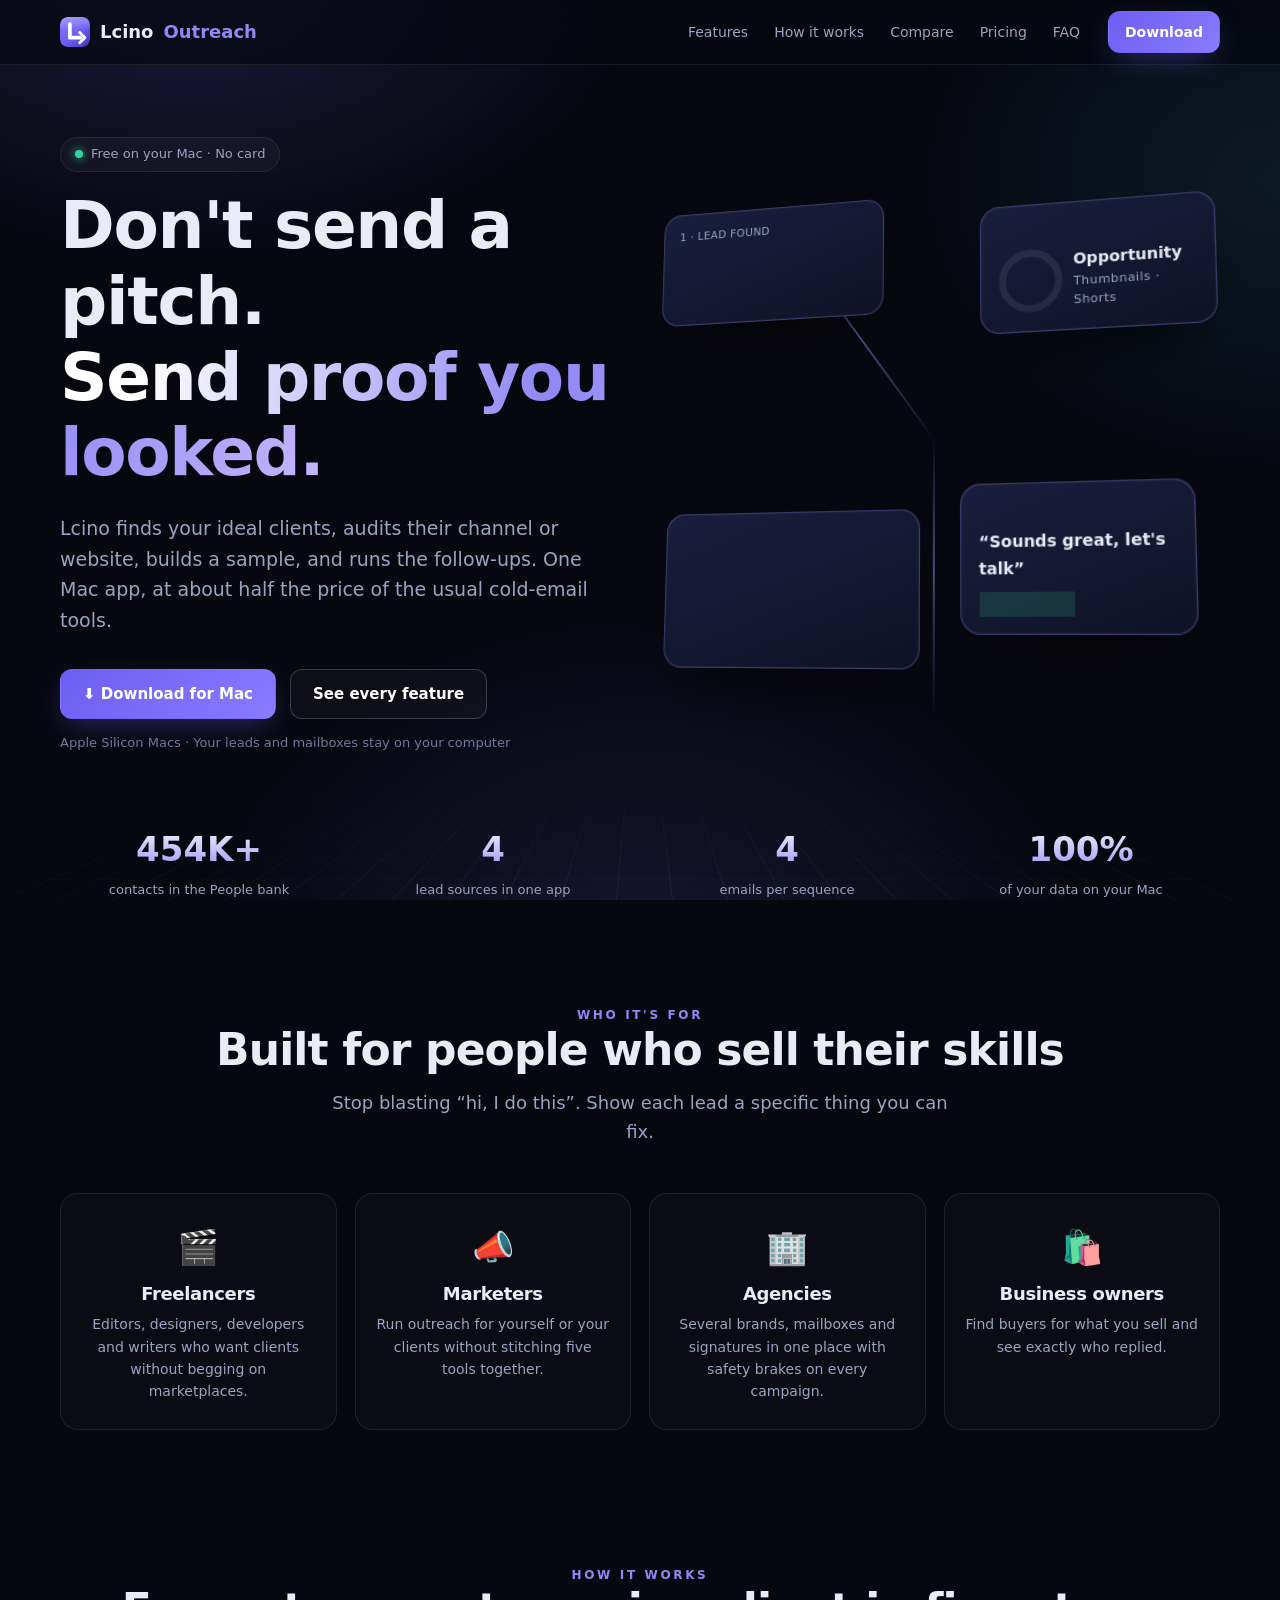
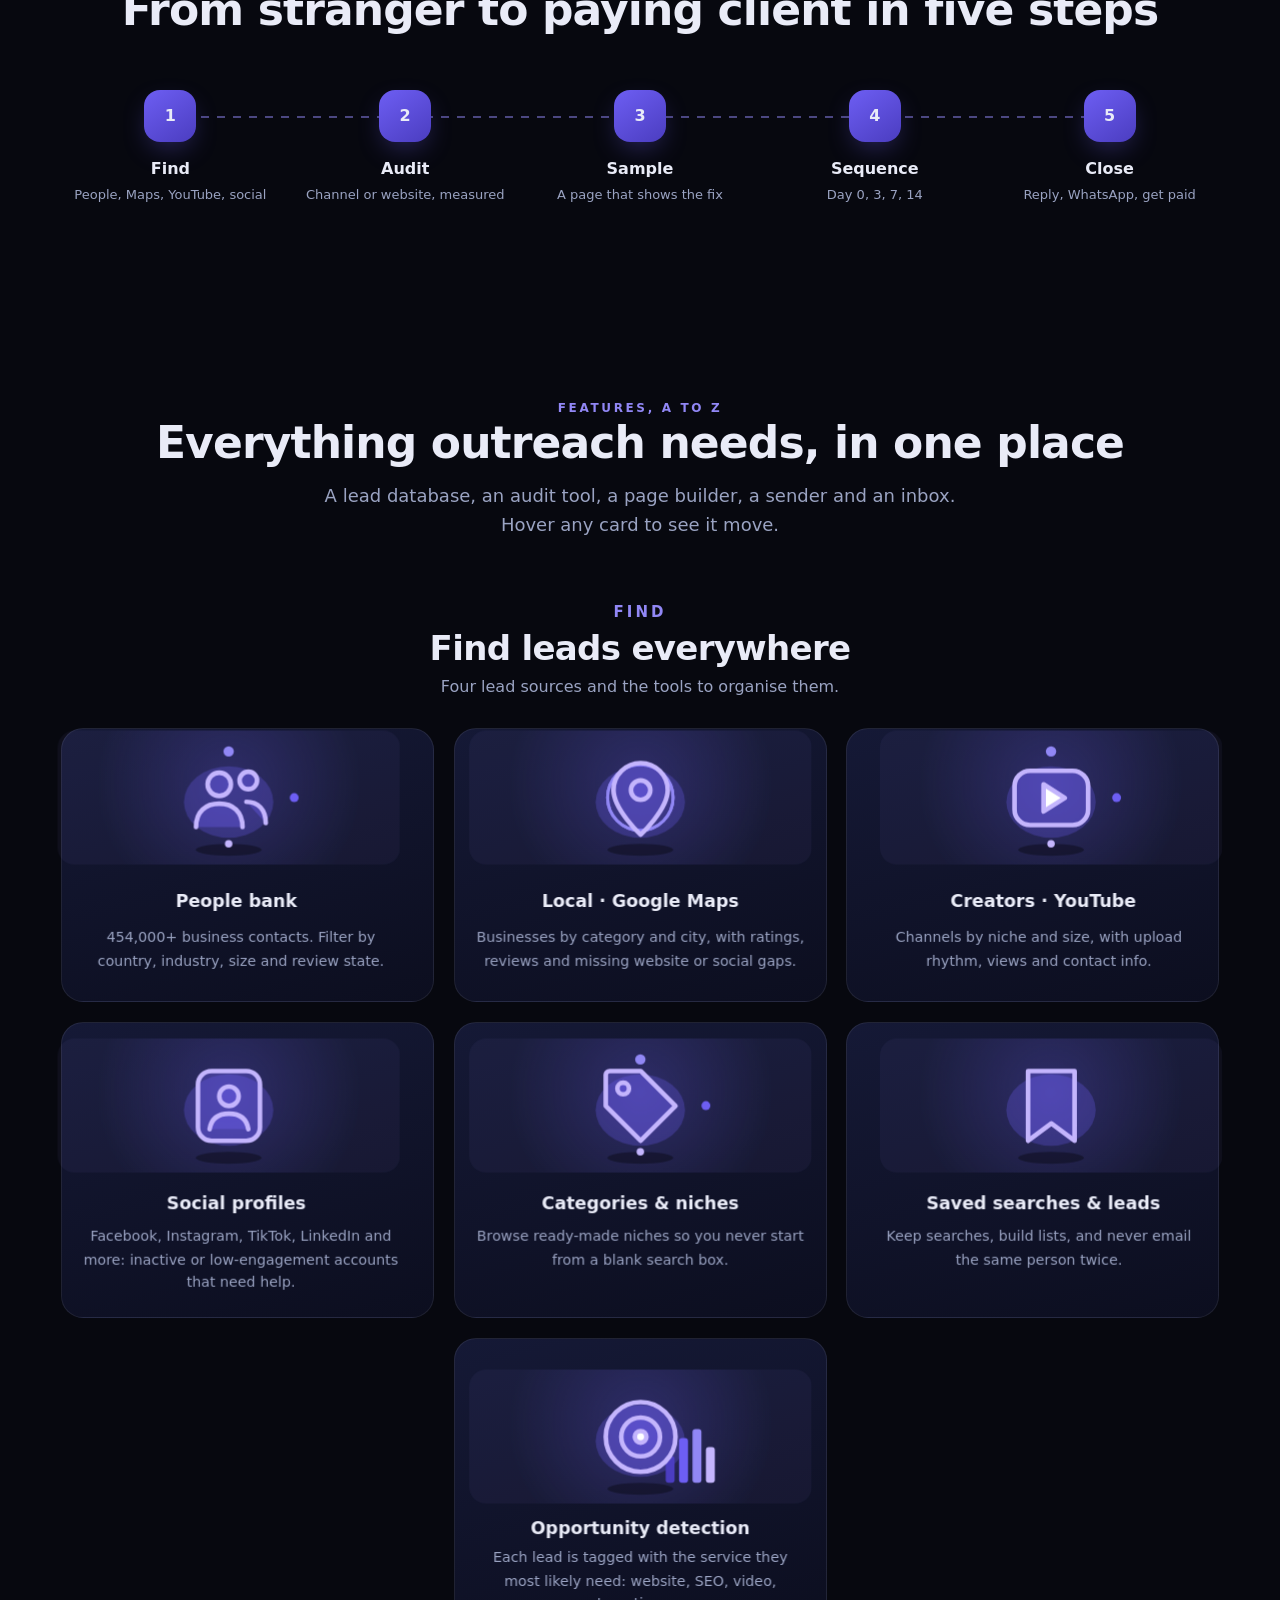
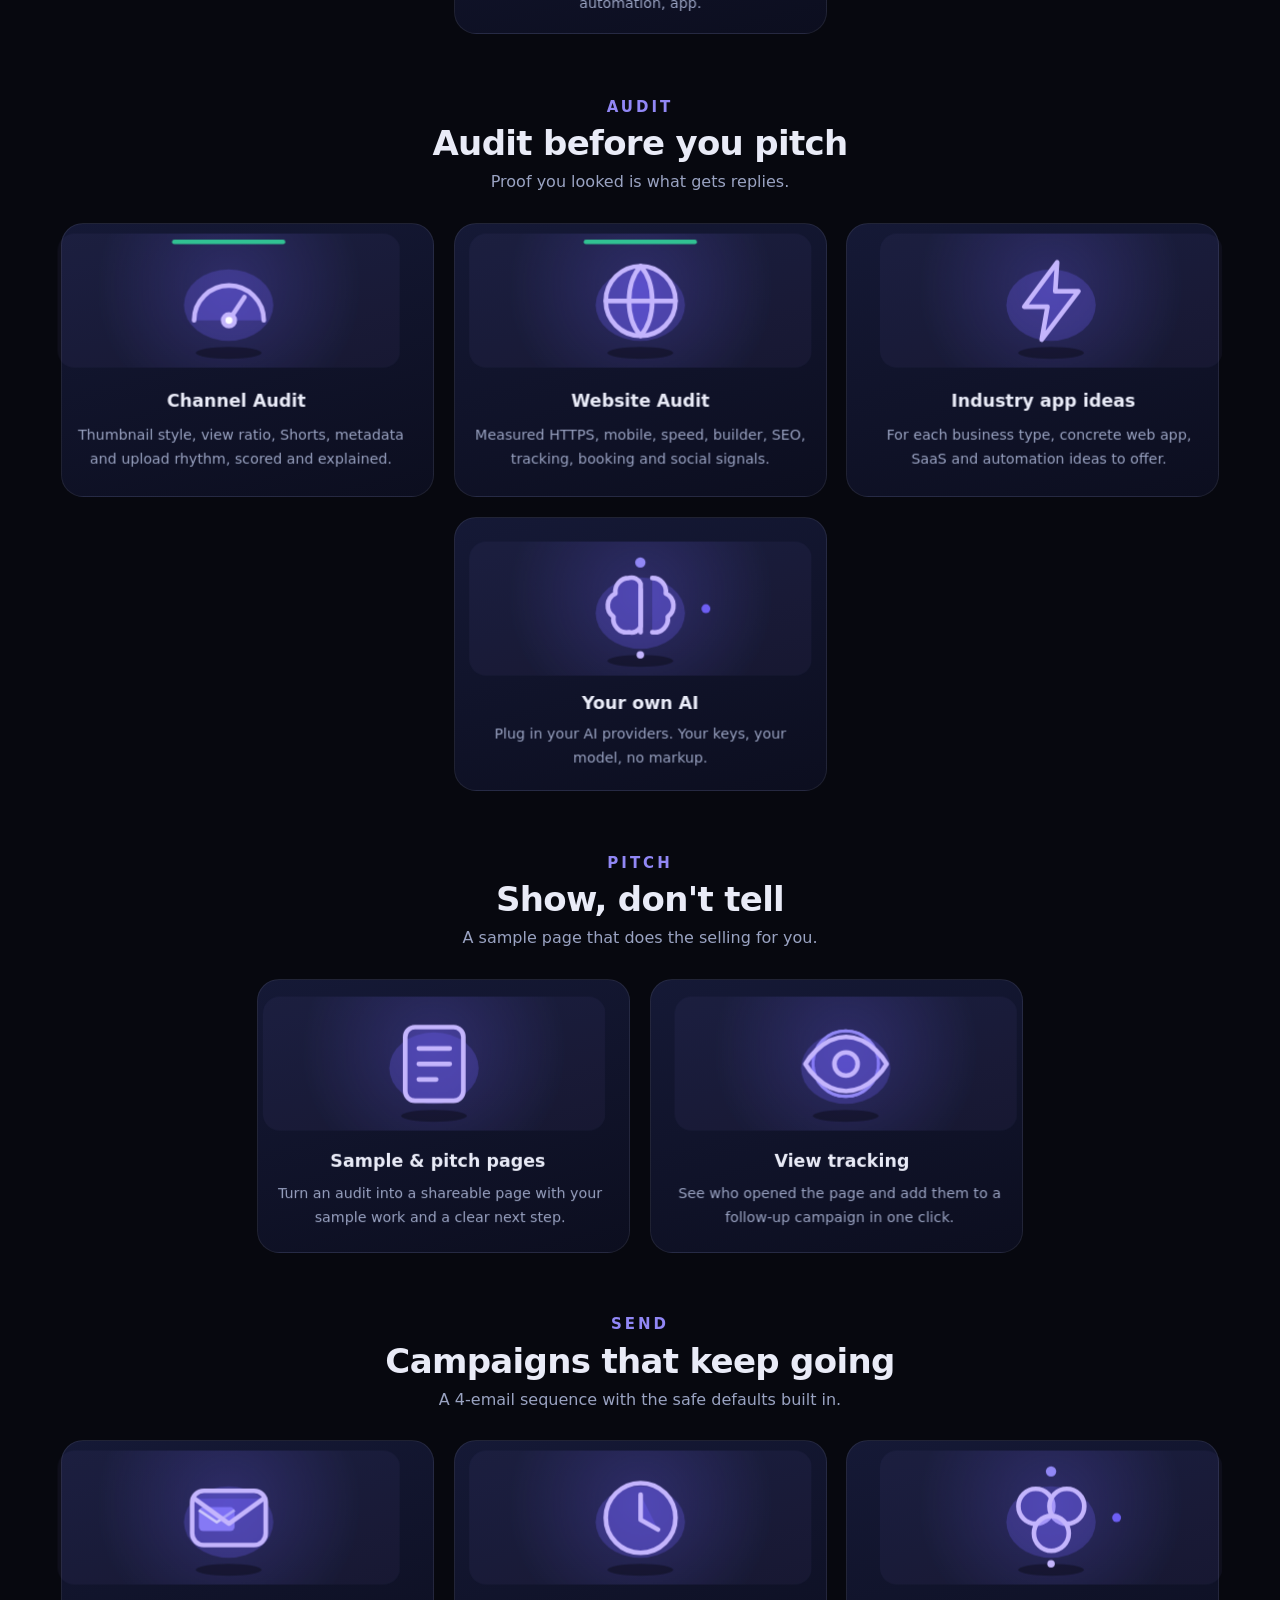
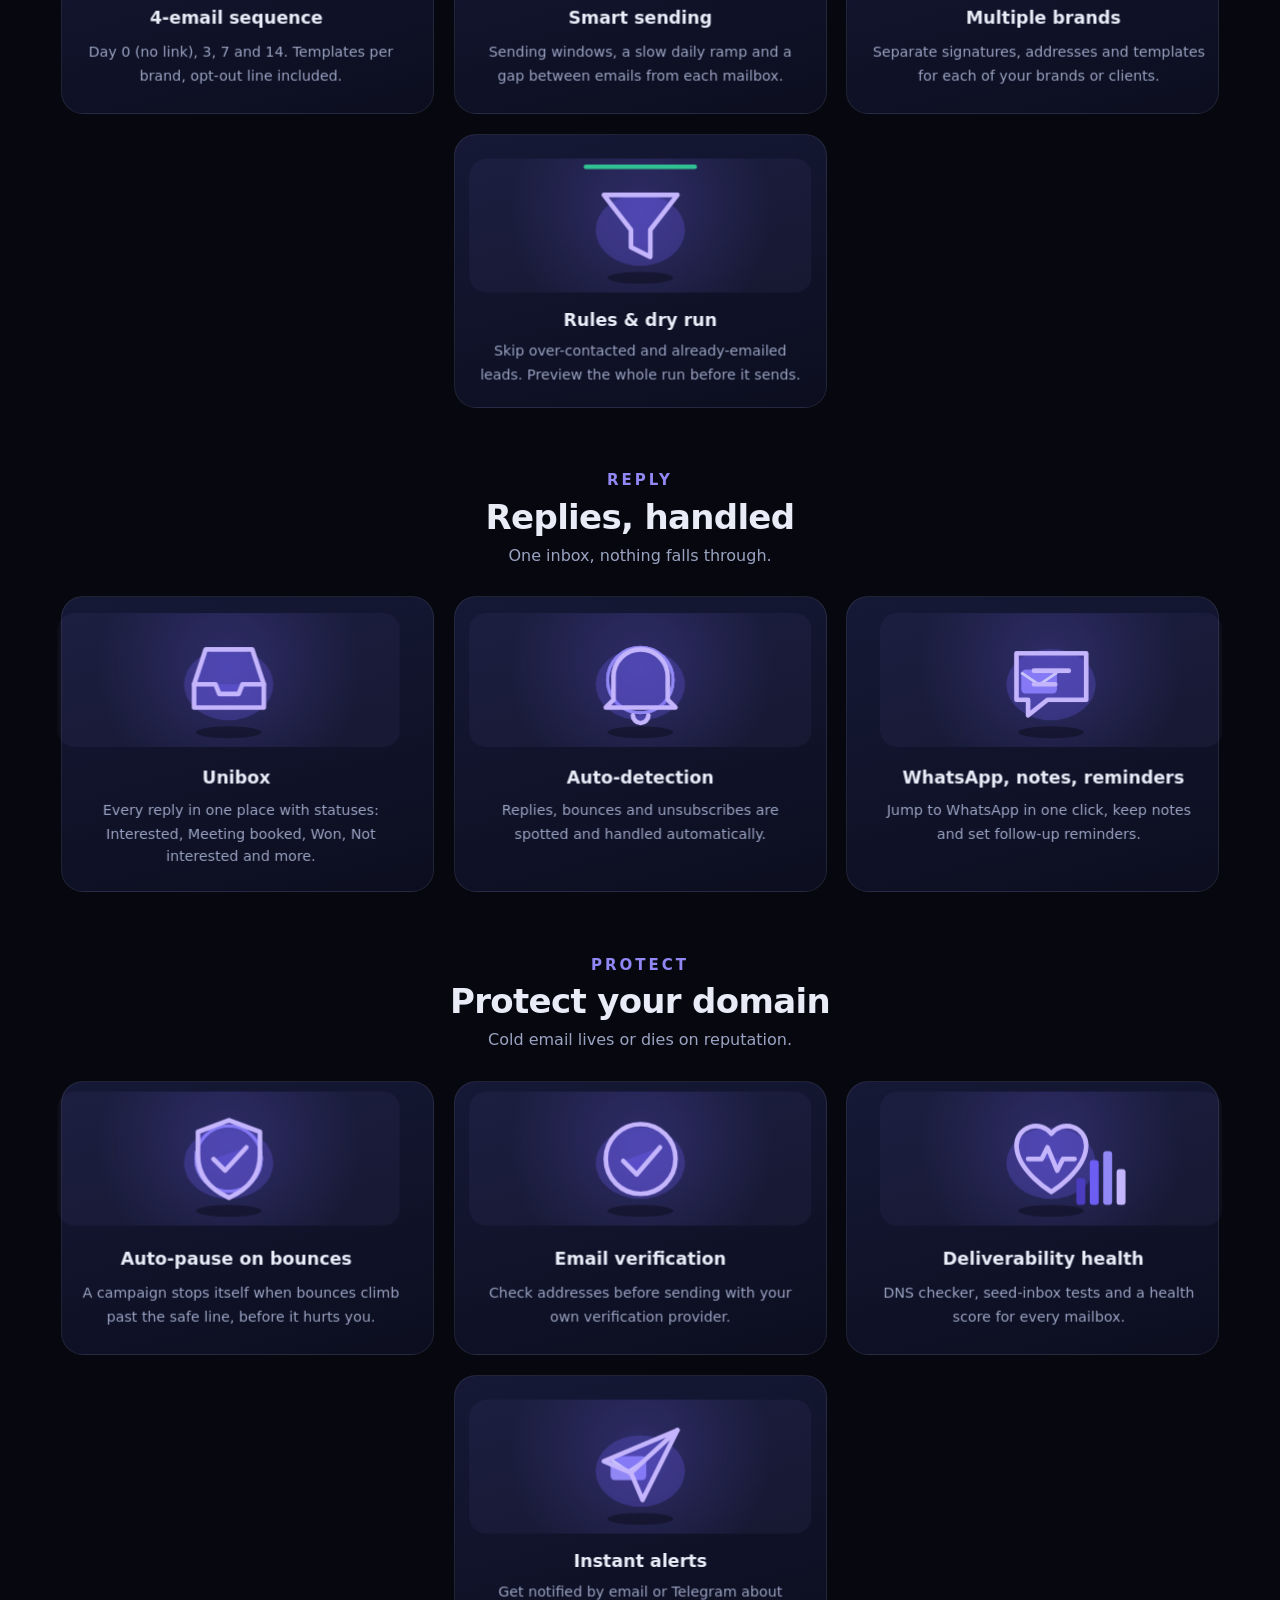
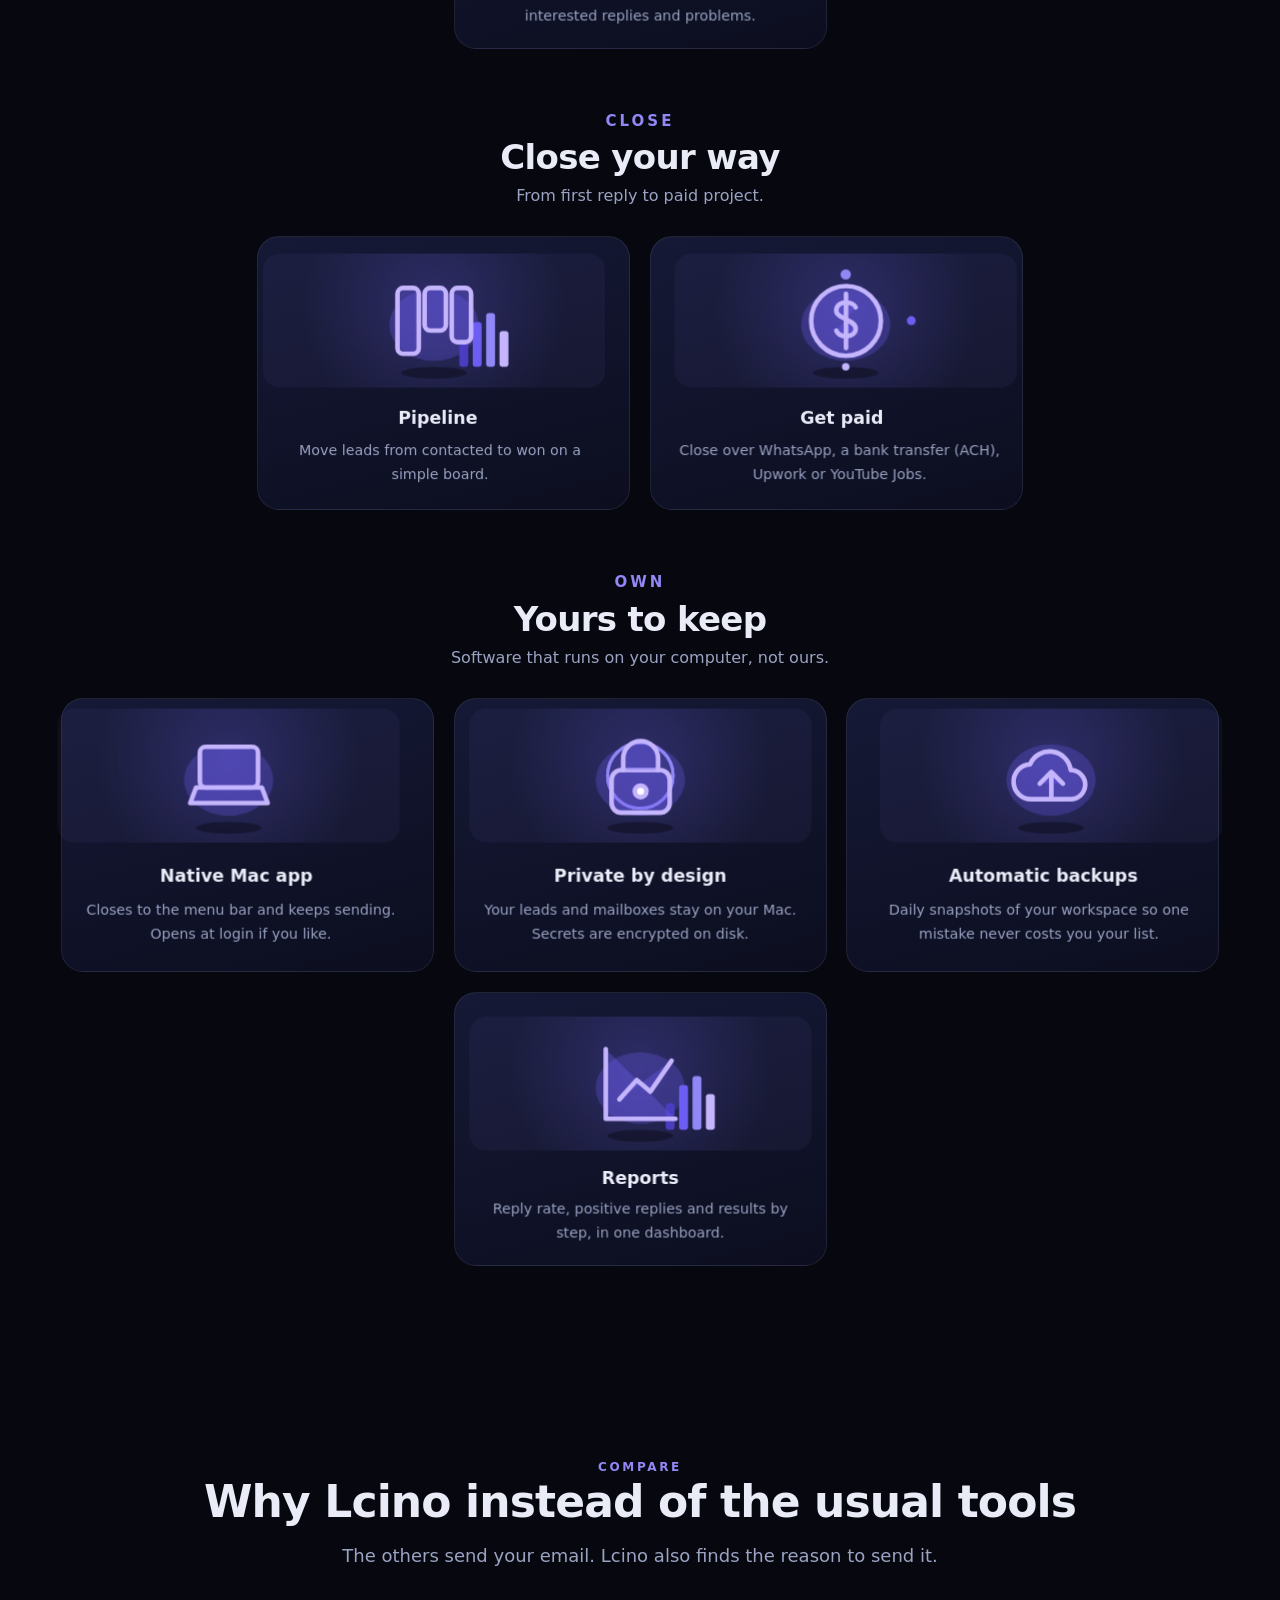
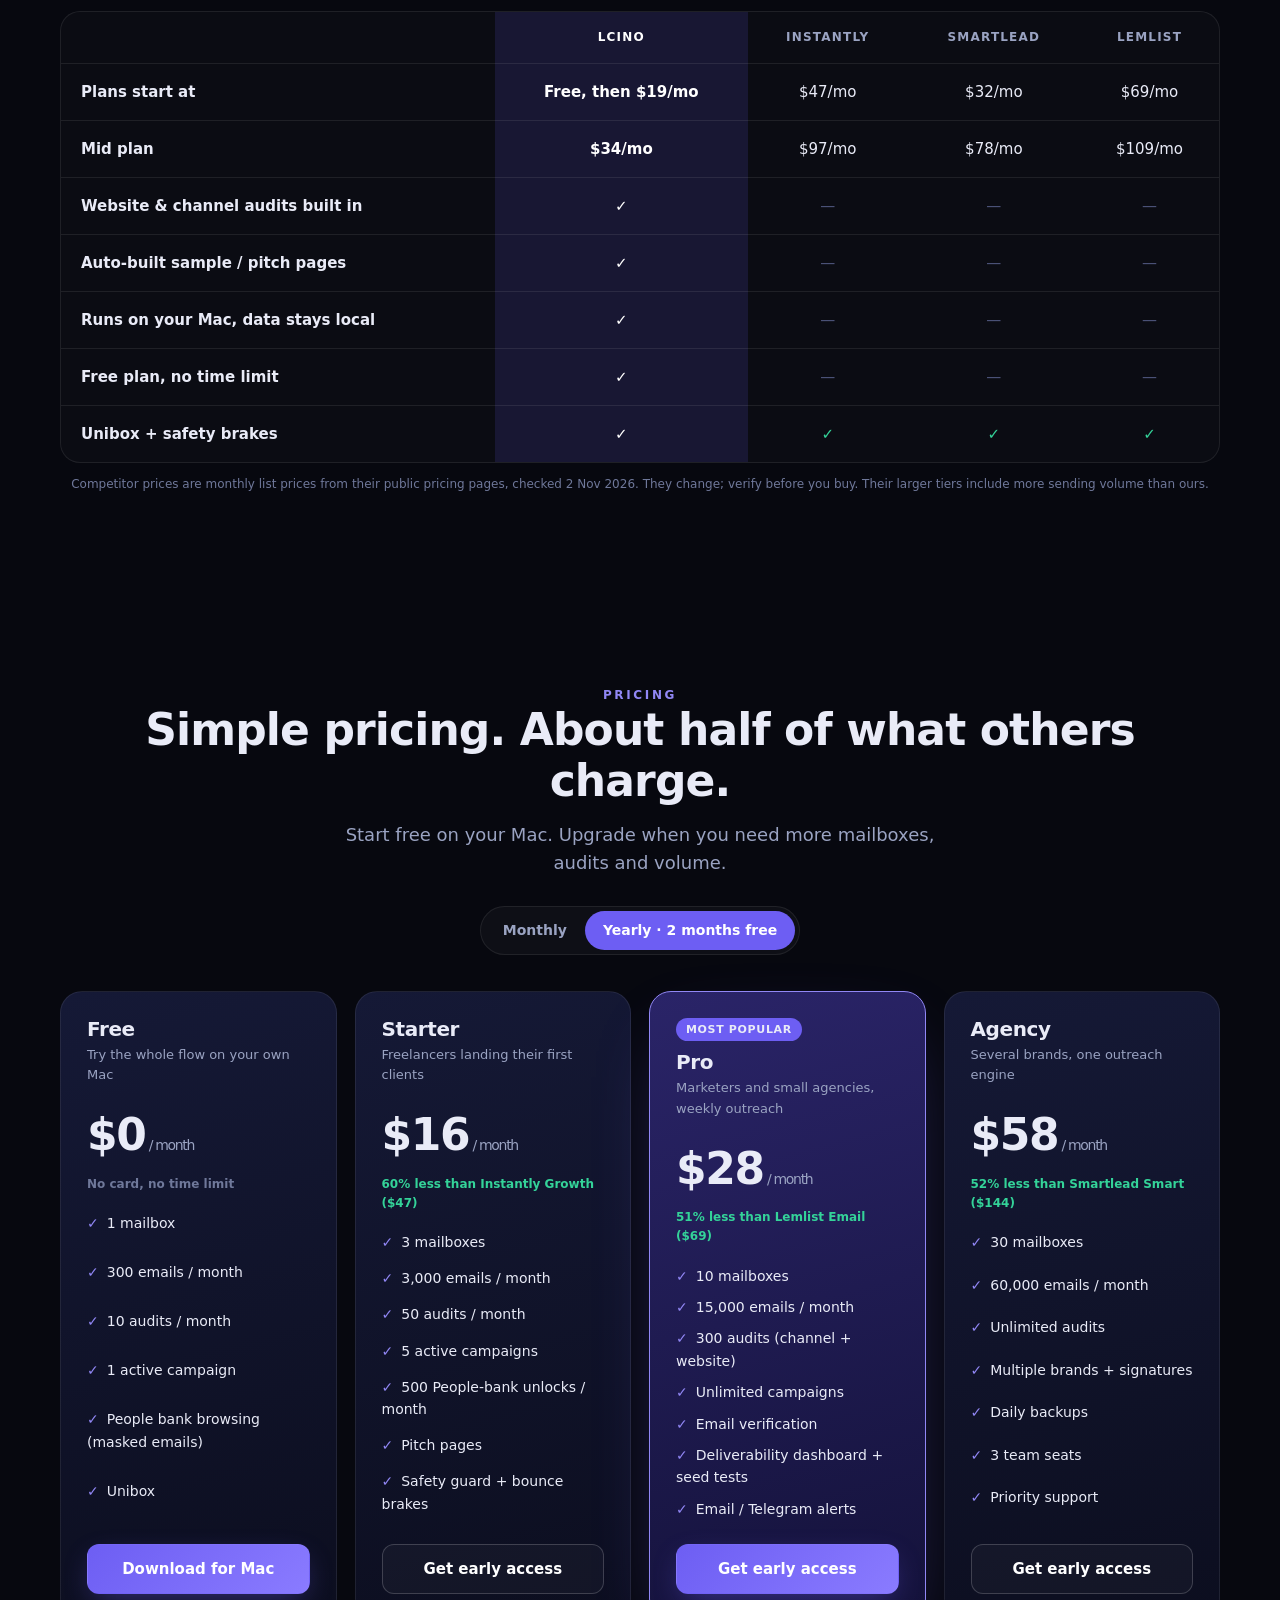
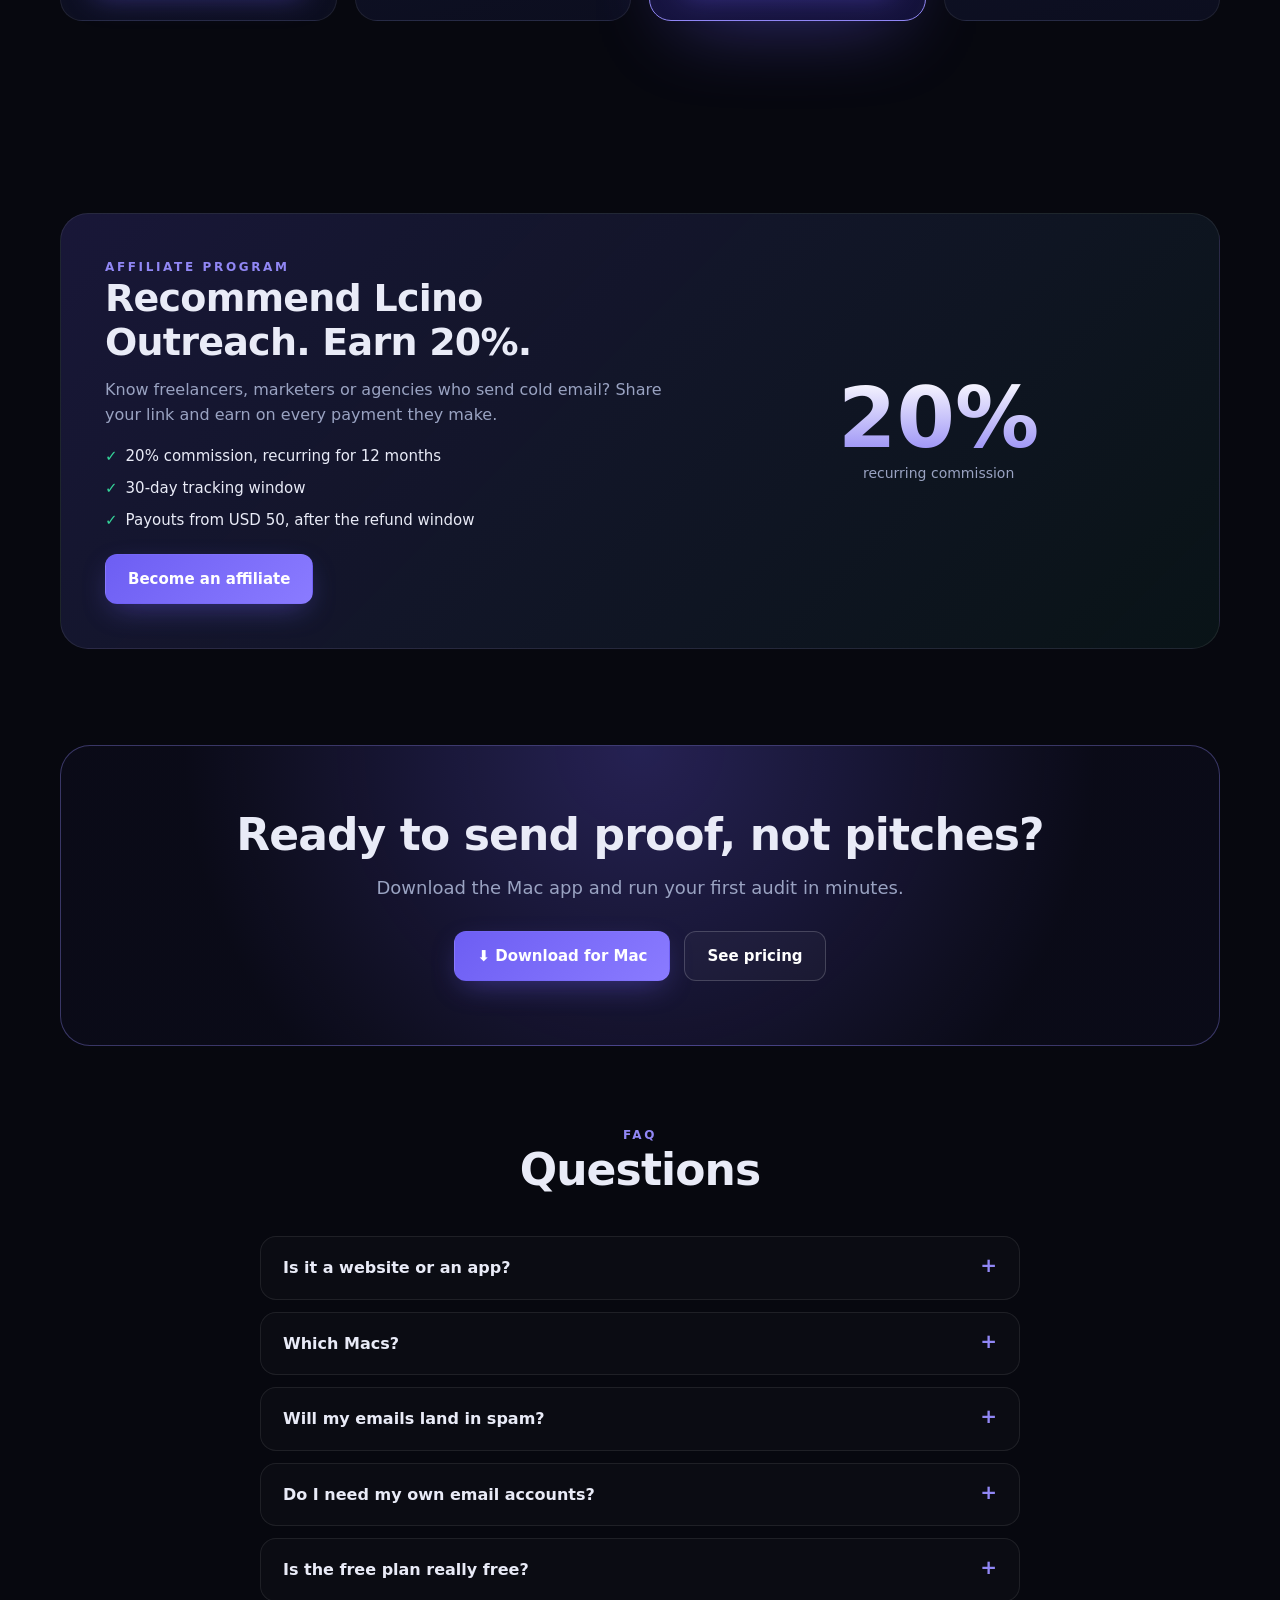
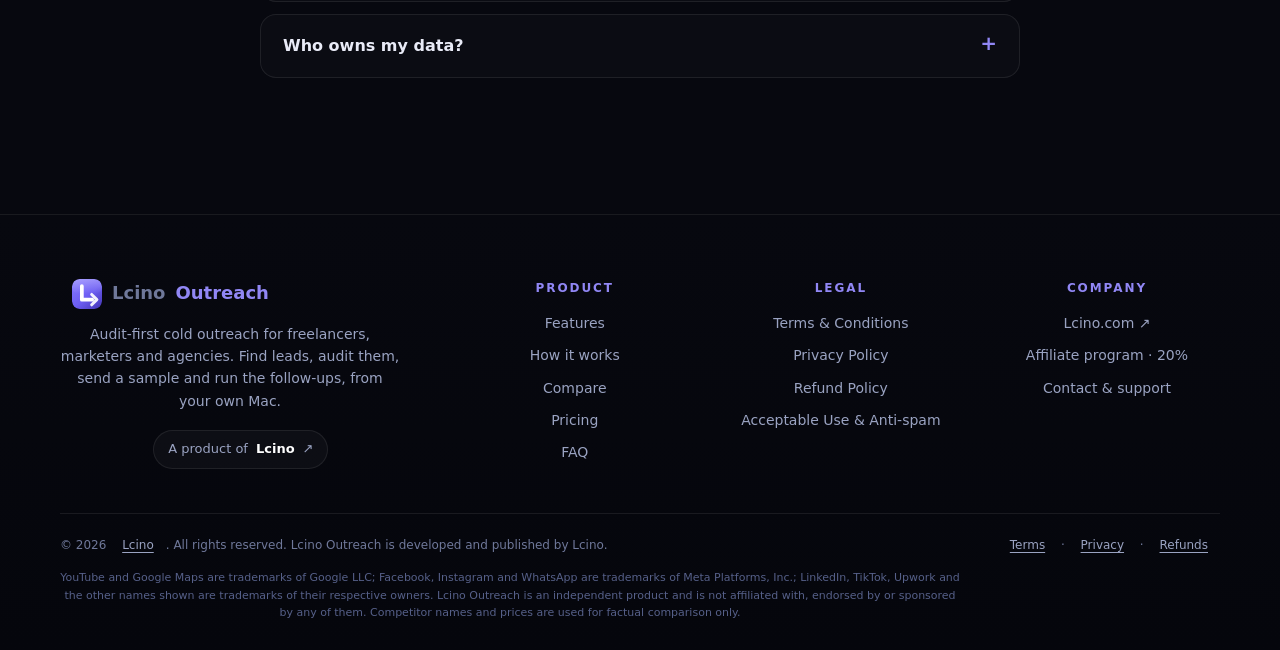
==== index.html @ 3e662022 "Lcino Outreach landing page: 3D hero, feature clips, pricing, legal pages, affiliate Co-Authored-By:" ====
<!doctype html>
<html lang="en">
<head>
  <meta charset="utf-8">
  <meta name="viewport" content="width=device-width, initial-scale=1">
  <title>Lcino Outreach — Audit-first cold outreach for freelancers, marketers and agencies</title>
  <meta name="description" content="Find leads, audit them, send a sample and run the follow-ups from one Mac app, at about half the price of the usual cold-email tools.">
  <meta property="og:title" content="Lcino Outreach — Don't send a pitch. Send proof you looked.">
  <meta property="og:description" content="Find leads, audit their channel or website, send a sample, run the 4-email sequence. Free on your Mac.">
  <link rel="icon" href="assets/favicon.png">
  <link rel="stylesheet" href="styles.css">
</head>
<body>
<div class="aurora"></div>

<nav class="top">
  <div class="wrap">
    <a class="logo" href="#"><img src="assets/logo-mark.svg" alt="">Lcino<b>Outreach</b></a>
    <div class="links"><a href="#features">Features</a><a href="#how">How it works</a><a href="#compare">Compare</a><a href="#pricing">Pricing</a><a href="#faq">FAQ</a></div>
    <a class="login" href="#">Log in</a>
    <a class="btn primary sm dl" href="#download">Download</a>
  </div>
</nav>

<header class="hero">
  <div class="grid-floor"></div>
  <div class="wrap">
    <div>
      <span class="pill"><i></i> Free on your Mac · No card</span>
      <h1>Don't send a pitch.<br><span class="grad">Send proof you looked.</span></h1>
      <p class="sub">Lcino finds your ideal clients, audits their channel or website, builds a sample, and runs the follow-ups. One Mac app, at about half the price of the usual cold-email tools.</p>
      <div class="cta">
        <a class="btn primary dl" href="#download">⬇ Download for Mac</a>
        <a class="btn ghost" href="#features">See every feature</a>
      </div>
      <p class="note">Apple Silicon Macs · Your leads and mailboxes stay on your computer</p>
    </div>

    <div class="stage" aria-hidden="true">
      <div class="world">
        <div class="plate"></div>
        <div class="beam" style="--a: 0deg"></div><div class="beam" style="--a: 72deg"></div><div class="beam" style="--a: 144deg"></div><div class="beam" style="--a: 216deg"></div><div class="beam" style="--a: 288deg"></div>
        <div class="orb"><img src="assets/logo-mark.svg" alt=""></div>

        <div class="panel p-lead">
          <small>1 · LEAD FOUND</small>
          <div class="row" style="margin-top:8px"><div class="av">▶</div><div><b>The Growth Show</b><small>YouTube · 52K subscribers</small></div></div>
        </div>
        <div class="panel p-audit">
          <small>2 · AUDIT</small>
          <div class="row" style="margin-top:6px">
            <svg class="ring" viewBox="0 0 64 64"><circle class="bg" cx="32" cy="32" r="28"/><circle class="fg" cx="32" cy="32" r="28" stroke="#34d399"/></svg>
            <div><b>Opportunity</b><small>Thumbnails · Shorts</small></div>
          </div>
        </div>
        <div class="panel p-mail">
          <small>3 · SEQUENCE · DAY 0, 3, 7, 14</small>
          <div style="margin-top:8px"><b>Quick idea for your thumbnails</b></div>
          <div class="bar"><i></i></div>
          <div class="typing" style="margin-top:8px"><span></span><span></span><span></span></div>
        </div>
        <div class="panel p-reply">
          <small>4 · REPLY</small>
          <div style="margin-top:6px"><b>“Sounds great, let's talk”</b></div>
          <div style="margin-top:8px"><span class="tag">Interested</span></div>
        </div>
      </div>
    </div>
  </div>
</header>

<div class="strip rv"><div class="wrap">
  <div><b>454K+</b><span>contacts in the People bank</span></div>
  <div><b>4</b><span>lead sources in one app</span></div>
  <div><b>4</b><span>emails per sequence</span></div>
  <div><b>100%</b><span>of your data on your Mac</span></div>
</div></div>

<section id="who">
  <div class="wrap center rv">
    <div class="eyebrow">Who it's for</div>
    <h2>Built for people who sell their skills</h2>
    <p class="lead">Stop blasting “hi, I do this”. Show each lead a specific thing you can fix.</p>
    <div class="who">
      <div><div class="em">🎬</div><h3>Freelancers</h3><p>Editors, designers, developers and writers who want clients without begging on marketplaces.</p></div>
      <div><div class="em">📣</div><h3>Marketers</h3><p>Run outreach for yourself or your clients without stitching five tools together.</p></div>
      <div><div class="em">🏢</div><h3>Agencies</h3><p>Several brands, mailboxes and signatures in one place with safety brakes on every campaign.</p></div>
      <div><div class="em">🛍️</div><h3>Business owners</h3><p>Find buyers for what you sell and see exactly who replied.</p></div>
    </div>
  </div>
</section>

<section id="how" style="padding-top:40px">
  <div class="wrap center rv">
    <div class="eyebrow">How it works</div>
    <h2>From stranger to paying client in five steps</h2>
    <div class="steps">
      <div class="step"><i></i><b>Find</b><span>People, Maps, YouTube, social</span></div>
      <div class="step"><i></i><b>Audit</b><span>Channel or website, measured</span></div>
      <div class="step"><i></i><b>Sample</b><span>A page that shows the fix</span></div>
      <div class="step"><i></i><b>Sequence</b><span>Day 0, 3, 7, 14</span></div>
      <div class="step"><i></i><b>Close</b><span>Reply, WhatsApp, get paid</span></div>
    </div>
  </div>
</section>

<section id="features">
  <div class="wrap">
    <div class="center rv">
      <div class="eyebrow">Features, A to Z</div>
      <h2>Everything outreach needs, in one place</h2>
      <p class="lead">A lead database, an audit tool, a page builder, a sender and an inbox. Hover any card to see it move.</p>
    </div>
    <div id="features-root"></div>
  </div>
</section>

<section id="compare">
  <div class="wrap">
    <div class="center rv">
      <div class="eyebrow">Compare</div>
      <h2>Why Lcino instead of the usual tools</h2>
      <p class="lead">The others send your email. Lcino also finds the reason to send it.</p>
    </div>
    <div class="tbl rv"><table>
      <thead><tr><th></th><th class="us">Lcino</th><th>Instantly</th><th>Smartlead</th><th>Lemlist</th></tr></thead>
      <tbody>
        <tr><td>Plans start at</td><td class="us">Free, then $19/mo</td><td>$47/mo</td><td>$32/mo</td><td>$69/mo</td></tr>
        <tr><td>Mid plan</td><td class="us">$34/mo</td><td>$97/mo</td><td>$78/mo</td><td>$109/mo</td></tr>
        <tr><td>Website &amp; channel audits built in</td><td class="us yes">✓</td><td class="no">—</td><td class="no">—</td><td class="no">—</td></tr>
        <tr><td>Auto-built sample / pitch pages</td><td class="us yes">✓</td><td class="no">—</td><td class="no">—</td><td class="no">—</td></tr>
        <tr><td>Runs on your Mac, data stays local</td><td class="us yes">✓</td><td class="no">—</td><td class="no">—</td><td class="no">—</td></tr>
        <tr><td>Free plan, no time limit</td><td class="us yes">✓</td><td class="no">—</td><td class="no">—</td><td class="no">—</td></tr>
        <tr><td>Unibox + safety brakes</td><td class="us yes">✓</td><td class="yes">✓</td><td class="yes">✓</td><td class="yes">✓</td></tr>
      </tbody>
    </table></div>
    <p class="fine">Competitor prices are monthly list prices from their public pricing pages, checked 2 Nov 2026. They change; verify before you buy. Their larger tiers include more sending volume than ours.</p>
  </div>
</section>

<section id="pricing">
  <div class="wrap">
    <div class="center rv">
      <div class="eyebrow">Pricing</div>
      <h2>Simple pricing. About half of what others charge.</h2>
      <p class="lead">Start free on your Mac. Upgrade when you need more mailboxes, audits and volume.</p>
    </div>
    <div class="toggle"><button data-y="0">Monthly</button><button data-y="1" class="on">Yearly · 2 months free</button></div>
    <div class="plans" id="plans"></div>
  </div>
</section>

<section id="affiliate" style="padding-bottom:0">
  <div class="wrap"><div class="aff rv">
    <div>
      <div class="eyebrow">Affiliate program</div>
      <h2>Recommend Lcino Outreach. Earn 20%.</h2>
      <p>Know freelancers, marketers or agencies who send cold email? Share your link and earn on every payment they make.</p>
      <ul><li>20% commission, recurring for 12 months</li><li>30-day tracking window</li><li>Payouts from USD 50, after the refund window</li></ul>
      <div style="margin-top:22px"><a class="btn primary" href="/affiliate">Become an affiliate</a></div>
    </div>
    <div class="big"><b>20%</b><span>recurring commission</span></div>
  </div></div>
</section>

<section id="download" style="padding-bottom:40px">
  <div class="wrap"><div class="final rv">
    <h2>Ready to send proof, not pitches?</h2>
    <p class="lead">Download the Mac app and run your first audit in minutes.</p>
    <div class="cta">
      <a class="btn primary dl" href="#download">⬇ Download for Mac</a>
      <a class="btn ghost" href="#pricing">See pricing</a>
    </div>
  </div></div>
</section>

<section id="faq" style="padding-top:40px">
  <div class="wrap">
    <div class="center rv"><div class="eyebrow">FAQ</div><h2>Questions</h2></div>
    <div class="faq rv">
      <details><summary>Is it a website or an app?</summary><p>A Mac app. Your leads, mailboxes and API keys live on your computer, not on our servers.</p></details>
      <details><summary>Which Macs?</summary><p>Apple Silicon (M1 and newer) today. Intel and Windows are planned.</p></details>
      <details><summary>Will my emails land in spam?</summary><p>No tool can promise that. Lcino ramps volume slowly, enforces gaps, verifies addresses and pauses on bounces. Use a separate sending domain, never your main one.</p></details>
      <details><summary>Do I need my own email accounts?</summary><p>Yes. Connect your Google Workspace, Outlook or SMTP mailboxes.</p></details>
      <details><summary>Is the free plan really free?</summary><p>Yes. No card and no time limit; it is capped on mailboxes, emails and audits.</p></details>
      <details><summary>Who owns my data?</summary><p>You do. It stays on your Mac, secrets are encrypted on disk, and daily backups are kept locally.</p></details>
    </div>
  </div>
</section>

<div id="site-footer"></div>

<script src="config.js"></script>
<script src="footer.js"></script>
<script src="app.js"></script>
</body>
</html>
---- styles.css ----
:root {
  --bg: #07080f;
  --bg2: #0d0f1c;
  --card: #11142a;
  --line: rgba(255, 255, 255, 0.08);
  --text: #e9ebf7;
  --mute: #9aa3c2;
  --brand: #6d5ef3;
  --brand2: #9187f5;
  --glow: rgba(109, 94, 243, 0.45);
  --ok: #34d399;
  --warn: #f59e0b;
}
* { box-sizing: border-box; margin: 0; }
html { scroll-behavior: smooth; }
body {
  background: var(--bg);
  color: var(--text);
  font-family: "Inter", ui-sans-serif, system-ui, -apple-system, "Segoe UI", sans-serif;
  line-height: 1.6;
  -webkit-font-smoothing: antialiased;
  overflow-x: hidden;
}
a { color: inherit; text-decoration: none; }
img, svg { display: block; max-width: 100%; }
.wrap { width: min(1160px, 92vw); margin-inline: auto; }
section { position: relative; padding: 96px 0; }
.eyebrow { font-size: 12px; font-weight: 700; letter-spacing: 0.22em; text-transform: uppercase; color: var(--brand2); }
h1, h2, h3 { line-height: 1.15; letter-spacing: -0.02em; }
h2 { font-size: clamp(28px, 4vw, 44px); font-weight: 800; }
.center { text-align: center; }
.lead { color: var(--mute); max-width: 640px; margin: 14px auto 0; font-size: 18px; }
.grad { background: linear-gradient(100deg, #fff 10%, var(--brand2) 60%, #c4b5fd); -webkit-background-clip: text; background-clip: text; color: transparent; }

/* background aurora */
.aurora { position: fixed; inset: 0; z-index: -1; pointer-events: none; background:
  radial-gradient(60vw 40vw at 15% -5%, rgba(109, 94, 243, 0.22), transparent 60%),
  radial-gradient(50vw 40vw at 100% 20%, rgba(56, 189, 248, 0.10), transparent 60%),
  radial-gradient(60vw 50vw at 50% 110%, rgba(109, 94, 243, 0.16), transparent 60%); }
.grid-floor { position: absolute; inset: auto 0 0 0; height: 55%; background-image: linear-gradient(var(--line) 1px, transparent 1px), linear-gradient(90deg, var(--line) 1px, transparent 1px); background-size: 56px 56px; transform: perspective(500px) rotateX(62deg); transform-origin: bottom; mask-image: linear-gradient(to top, #000 10%, transparent 90%); opacity: 0.6; }

/* nav */
nav.top { position: sticky; top: 0; z-index: 50; backdrop-filter: blur(14px); background: rgba(7, 8, 15, 0.7); border-bottom: 1px solid var(--line); }
nav.top .wrap { display: flex; align-items: center; gap: 28px; height: 64px; }
.logo { display: flex; align-items: center; gap: 10px; font-weight: 800; font-size: 18px; }
.logo img { width: 30px; height: 30px; border-radius: 8px; }
.logo b { color: var(--brand2); font-weight: 700; }
.links { display: flex; gap: 26px; margin-left: auto; font-size: 14px; font-weight: 500; color: var(--mute); }
.links a:hover { color: #fff; }
.btn { display: inline-flex; align-items: center; justify-content: center; gap: 8px; padding: 12px 22px; border-radius: 12px; font-weight: 700; font-size: 15px; border: 1px solid transparent; cursor: pointer; transition: transform 0.2s, box-shadow 0.2s, background 0.2s; }
.btn:hover { transform: translateY(-2px); }
.btn.primary { background: linear-gradient(135deg, var(--brand), #8a7bff); color: #fff; box-shadow: 0 10px 30px -8px var(--glow); }
.btn.primary:hover { box-shadow: 0 16px 40px -8px var(--glow); }
.btn.ghost { border-color: rgba(255, 255, 255, 0.18); color: #fff; background: rgba(255, 255, 255, 0.03); }
.btn.ghost:hover { background: rgba(255, 255, 255, 0.08); }
.btn.sm { padding: 9px 16px; font-size: 14px; }
.login { font-size: 14px; font-weight: 600; color: var(--mute); }
@media (max-width: 760px) { .links { display: none; } nav.top .wrap { gap: 12px; } .login { margin-left: auto; } }

/* hero */
.hero { padding: 72px 0 40px; overflow: hidden; }
.hero .wrap { display: grid; grid-template-columns: 1.05fr 1fr; gap: 24px; align-items: center; }
.hero h1 { font-size: clamp(38px, 5.6vw, 66px); font-weight: 800; margin-top: 16px; }
.hero p.sub { margin-top: 22px; font-size: 19px; color: var(--mute); max-width: 540px; }
.hero .cta { display: flex; flex-wrap: wrap; gap: 14px; margin-top: 34px; }
.hero .note { margin-top: 14px; font-size: 13px; color: #6f789a; }
.pill { display: inline-flex; align-items: center; gap: 8px; padding: 6px 14px; border: 1px solid var(--line); border-radius: 999px; font-size: 13px; color: var(--mute); background: rgba(255, 255, 255, 0.03); }
.pill i { width: 8px; height: 8px; border-radius: 50%; background: var(--ok); box-shadow: 0 0 10px var(--ok); animation: blink 2s infinite; }
@keyframes blink { 50% { opacity: 0.3; } }
@media (max-width: 900px) { .hero .wrap { grid-template-columns: 1fr; } }

/* 3D hero stage */
.stage { position: relative; height: 520px; perspective: 1300px; }
.world { position: absolute; inset: 0; transform-style: preserve-3d; transform: rotateX(var(--rx, 8deg)) rotateY(var(--ry, -14deg)); transition: transform 0.25s ease-out; }
.plate { position: absolute; left: 50%; top: 52%; width: 440px; height: 440px; margin: -220px 0 0 -220px; border-radius: 38px; background: linear-gradient(145deg, rgba(109, 94, 243, 0.25), rgba(109, 94, 243, 0.02)); border: 1px solid rgba(145, 135, 245, 0.35); transform: translateZ(-60px) rotateZ(45deg) scale(0.9); box-shadow: 0 0 120px rgba(109, 94, 243, 0.35); }
.plate::after { content: ""; position: absolute; inset: 22px; border-radius: 26px; border: 1px dashed rgba(145, 135, 245, 0.35); }
.panel { position: absolute; background: linear-gradient(160deg, #1a1e3d, #0f1226); border: 1px solid rgba(145, 135, 245, 0.3); border-radius: 18px; padding: 14px 16px; box-shadow: 0 30px 60px -20px rgba(0, 0, 0, 0.7), 0 0 0 1px rgba(255, 255, 255, 0.03) inset; font-size: 13px; animation: bob 6s ease-in-out infinite; transform-style: preserve-3d; }
.panel small { display: block; color: var(--mute); font-size: 11px; letter-spacing: 0.04em; }
.panel b { font-size: 14px; }
.row { display: flex; align-items: center; gap: 10px; }
.av { width: 34px; height: 34px; border-radius: 10px; display: grid; place-items: center; font-weight: 800; background: #e11d48; color: #fff; }
.p-lead { left: 2%; top: 6%; width: 230px; transform: translateZ(90px); }
.p-audit { right: 0; top: 12%; width: 210px; transform: translateZ(130px); animation-delay: -1.5s; }
.p-mail { left: 6%; bottom: 8%; width: 250px; transform: translateZ(110px); animation-delay: -3s; }
.p-reply { right: 4%; bottom: 14%; width: 200px; transform: translateZ(160px); animation-delay: -4.5s; }
@keyframes bob { 0%, 100% { translate: 0 0; } 50% { translate: 0 -14px; } }
.ring { width: 64px; height: 64px; }
.ring circle { fill: none; stroke-width: 7; stroke-linecap: round; }
.ring .bg { stroke: rgba(255, 255, 255, 0.08); }
.ring .fg { stroke: var(--ok); stroke-dasharray: 176; stroke-dashoffset: 176; animation: fill 4s ease-out infinite; transform: rotate(-90deg); transform-origin: center; }
@keyframes fill { 0% { stroke-dashoffset: 176; } 45%, 90% { stroke-dashoffset: 40; } 100% { stroke-dashoffset: 176; } }
.bar { height: 6px; border-radius: 6px; background: rgba(255, 255, 255, 0.1); overflow: hidden; margin-top: 8px; }
.bar i { display: block; height: 100%; background: var(--brand2); border-radius: 6px; animation: load 4s ease-in-out infinite; }
@keyframes load { 0% { width: 8%; } 50%, 90% { width: 90%; } 100% { width: 8%; } }
.typing span { display: inline-block; width: 6px; height: 6px; margin-right: 3px; border-radius: 50%; background: var(--brand2); animation: dot 1.2s infinite; }
.typing span:nth-child(2) { animation-delay: 0.2s; } .typing span:nth-child(3) { animation-delay: 0.4s; }
@keyframes dot { 50% { transform: translateY(-5px); opacity: 0.4; } }
.tag { display: inline-block; padding: 2px 9px; border-radius: 999px; font-size: 11px; font-weight: 700; background: rgba(52, 211, 153, 0.16); color: var(--ok); }
.beam { position: absolute; left: 50%; top: 50%; width: 2px; height: 260px; background: linear-gradient(transparent, var(--brand2), transparent); transform: translateZ(40px) rotate(var(--a)); transform-origin: top; opacity: 0.55; animation: beam 3s ease-in-out infinite; }
@keyframes beam { 50% { opacity: 0.12; } }
.orb { position: absolute; left: 50%; top: 52%; width: 120px; height: 120px; margin: -60px; border-radius: 30px; background: linear-gradient(145deg, var(--brand), #4b3dc0); display: grid; place-items: center; transform: translateZ(60px); box-shadow: 0 30px 80px -10px var(--glow); animation: bob 5s ease-in-out infinite; }
.orb img { width: 70px; }

/* strip */
.strip { padding: 28px 0 8px; }
.strip .wrap { display: grid; grid-template-columns: repeat(4, 1fr); gap: 16px; text-align: center; }
.strip b { display: block; font-size: 34px; font-weight: 800; background: linear-gradient(#fff, var(--brand2)); -webkit-background-clip: text; background-clip: text; color: transparent; }
.strip span { color: var(--mute); font-size: 13px; }
@media (max-width: 700px) { .strip .wrap { grid-template-columns: repeat(2, 1fr); } }

/* who */
.who { display: grid; grid-template-columns: repeat(4, 1fr); gap: 18px; margin-top: 46px; }
.who > div { padding: 26px 20px; text-align: center; border: 1px solid var(--line); border-radius: 18px; background: rgba(255, 255, 255, 0.02); transition: transform 0.3s, border-color 0.3s; }
.who > div:hover { transform: translateY(-6px); border-color: rgba(145, 135, 245, 0.5); }
.who h3 { font-size: 18px; margin: 10px 0 8px; }
.who p { color: var(--mute); font-size: 14px; }
.who .em { font-size: 34px; }
@media (max-width: 900px) { .who { grid-template-columns: repeat(2, 1fr); } }

/* steps */
.steps { display: grid; grid-template-columns: repeat(5, 1fr); gap: 14px; margin-top: 54px; counter-reset: s; position: relative; }
.steps::before { content: ""; position: absolute; left: 8%; right: 8%; top: 26px; height: 2px; background: repeating-linear-gradient(90deg, var(--brand2) 0 8px, transparent 8px 16px); opacity: 0.5; animation: slide 1.2s linear infinite; }
@keyframes slide { to { background-position: 16px 0; } }
.step { position: relative; text-align: center; }
.step i { counter-increment: s; width: 52px; height: 52px; margin: 0 auto 14px; display: grid; place-items: center; border-radius: 16px; background: linear-gradient(145deg, var(--brand), #4b3dc0); font-style: normal; font-weight: 800; box-shadow: 0 10px 28px -8px var(--glow); }
.step i::before { content: counter(s); }
.step b { display: block; }
.step span { font-size: 13px; color: var(--mute); }
@media (max-width: 800px) { .steps { grid-template-columns: 1fr 1fr; } .steps::before { display: none; } }

/* feature groups + cards */
.group { margin-top: 64px; }
.group > h3 { text-align: center; font-size: 15px; letter-spacing: 0.2em; text-transform: uppercase; color: var(--brand2); margin-bottom: 8px; }
.group > p { text-align: center; color: var(--mute); margin-bottom: 28px; }
.cards { display: flex; flex-wrap: wrap; justify-content: center; gap: 20px; perspective: 1100px; }
.card { flex: 0 1 calc(33.333% - 14px); min-width: 260px; position: relative; text-align: center; padding: 22px 22px 26px; border-radius: 22px; background: linear-gradient(165deg, #151936, #0c0e1f); border: 1px solid var(--line); transform-style: preserve-3d; transform: rotateX(var(--crx, 0deg)) rotateY(var(--cry, 0deg)); transition: transform 0.18s ease-out, border-color 0.3s, box-shadow 0.3s; will-change: transform; }
.card:hover { border-color: rgba(145, 135, 245, 0.6); box-shadow: 0 30px 60px -24px var(--glow), 0 0 0 1px rgba(145, 135, 245, 0.2); }
.card::after { content: ""; position: absolute; inset: 0; border-radius: inherit; pointer-events: none; background: radial-gradient(260px circle at var(--gx, 50%) var(--gy, 0%), rgba(255, 255, 255, 0.12), transparent 60%); opacity: 0; transition: opacity 0.3s; }
.card:hover::after { opacity: 1; }
.clip { height: 128px; margin: 0 auto 16px; border-radius: 16px; background: radial-gradient(circle at 50% 40%, rgba(109, 94, 243, 0.28), rgba(109, 94, 243, 0.04) 70%), rgba(255, 255, 255, 0.02); transform: translateZ(50px); overflow: hidden; }
.clip svg { width: 100%; height: 100%; }
.card h4 { font-size: 17px; font-weight: 700; transform: translateZ(30px); }
.card p { margin-top: 8px; font-size: 14px; color: var(--mute); transform: translateZ(18px); }

/* clip animation primitives (paused offscreen, faster on hover) */
.clip svg * { animation-play-state: paused; }
.card.on .clip svg *, .card:hover .clip svg * { animation-play-state: running; }
.card:hover .clip svg .gl { animation-duration: 1.6s; }
.card:hover .clip svg .fx { animation-duration: 1.2s; }
.gl { transform-box: fill-box; transform-origin: center; animation: glf 3.6s ease-in-out infinite; }
@keyframes glf { 0%, 100% { transform: translateY(0) rotateY(0deg) scale(1); } 50% { transform: translateY(-5px) rotateY(18deg) scale(1.06); } }
.glow { transform-box: fill-box; transform-origin: center; animation: gp 3s ease-in-out infinite; }
@keyframes gp { 50% { transform: scale(1.25); opacity: 0.6; } }
.orbit { transform-origin: 60px 45px; animation: spin 7s linear infinite; }
@keyframes spin { to { transform: rotate(360deg); } }
.ripple { transform-box: fill-box; transform-origin: center; animation: rp 2.4s ease-out infinite; }
.ripple.d2 { animation-delay: 1.2s; }
@keyframes rp { 0% { transform: scale(0.4); opacity: 0.9; } 100% { transform: scale(2.4); opacity: 0; } }
.tick { transform-box: fill-box; transform-origin: center; animation: tk 3s ease-out infinite; opacity: 0; }
.tick.d2 { animation-delay: 0.7s; } .tick.d3 { animation-delay: 1.4s; }
@keyframes tk { 0%, 15% { transform: scale(0); opacity: 0; } 30%, 80% { transform: scale(1); opacity: 1; } 100% { opacity: 0; } }
.scan { animation: sc 2.8s ease-in-out infinite; }
@keyframes sc { 0%, 100% { transform: translateY(8px); opacity: 0; } 15%, 85% { opacity: 1; } 50% { transform: translateY(74px); } }
.fly { animation: fl 2.6s ease-in infinite; }
@keyframes fl { 0% { transform: translate(-34px, 8px) scale(0.6); opacity: 0; } 25% { opacity: 1; } 100% { transform: translate(60px, -18px) scale(1); opacity: 0; } }
.bars rect { transform-box: fill-box; transform-origin: bottom; animation: bg 2.4s ease-in-out infinite; }
.bars rect:nth-child(2) { animation-delay: 0.25s; } .bars rect:nth-child(3) { animation-delay: 0.5s; } .bars rect:nth-child(4) { animation-delay: 0.75s; }
@keyframes bg { 0%, 100% { transform: scaleY(0.3); } 50% { transform: scaleY(1); } }

/* compare */
.tbl { margin-top: 40px; overflow-x: auto; border: 1px solid var(--line); border-radius: 20px; background: rgba(255, 255, 255, 0.02); }
table { width: 100%; min-width: 680px; border-collapse: collapse; font-size: 15px; }
th, td { padding: 16px 20px; text-align: center; border-bottom: 1px solid var(--line); }
th:first-child, td:first-child { text-align: left; font-weight: 600; }
th { font-size: 12px; letter-spacing: 0.1em; text-transform: uppercase; color: var(--mute); }
td.us, th.us { background: rgba(109, 94, 243, 0.14); color: #fff; font-weight: 700; }
.yes { color: var(--ok); font-weight: 800; } .no { color: #4b5278; }
tr:last-child td { border-bottom: 0; }
.fine { margin-top: 12px; font-size: 12px; color: #6f789a; text-align: center; }

/* pricing */
.toggle { display: flex; width: fit-content; margin: 28px auto 0; padding: 4px; border: 1px solid var(--line); border-radius: 999px; background: rgba(255, 255, 255, 0.03); }
.toggle button { padding: 8px 18px; border: 0; border-radius: 999px; background: transparent; color: var(--mute); font: inherit; font-size: 14px; font-weight: 600; cursor: pointer; }
.toggle button.on { background: var(--brand); color: #fff; }
.plans { display: grid; grid-template-columns: repeat(4, 1fr); gap: 18px; margin-top: 36px; perspective: 1100px; }
.plan { display: flex; flex-direction: column; padding: 26px; border-radius: 22px; border: 1px solid var(--line); background: linear-gradient(165deg, #151936, #0c0e1f); transition: transform 0.25s, box-shadow 0.25s; }
.plan:hover { transform: translateY(-8px) rotateX(3deg); box-shadow: 0 30px 60px -24px var(--glow); }
.plan.hot { border-color: var(--brand2); background: linear-gradient(165deg, #2a2468, #14123a); box-shadow: 0 30px 80px -30px var(--glow); }
.plan .badge { align-self: flex-start; margin-bottom: 10px; padding: 3px 10px; border-radius: 999px; background: var(--brand); font-size: 11px; font-weight: 800; letter-spacing: 0.06em; text-transform: uppercase; }
.plan h3 { font-size: 20px; }
.plan .tg { font-size: 13px; color: var(--mute); margin-top: 4px; min-height: 40px; }
.plan .price { margin-top: 14px; font-size: 44px; font-weight: 800; letter-spacing: -0.03em; }
.plan .price small { font-size: 14px; font-weight: 500; color: var(--mute); }
.plan .vs { margin-top: 4px; font-size: 12px; font-weight: 700; color: var(--ok); min-height: 18px; }
.plan ul { list-style: none; padding: 0; margin: 18px 0 24px; display: grid; gap: 9px; font-size: 14px; flex: 1; }
.plan li::before { content: "✓"; color: var(--brand2); font-weight: 800; margin-right: 8px; }
.plan .btn { width: 100%; }
@media (max-width: 1000px) { .plans { grid-template-columns: repeat(2, 1fr); } }
@media (max-width: 600px) { .plans { grid-template-columns: 1fr; } }

/* faq / cta / footer */
.faq { max-width: 760px; margin: 40px auto 0; display: grid; gap: 12px; }
details { border: 1px solid var(--line); border-radius: 16px; padding: 18px 22px; background: rgba(255, 255, 255, 0.02); }
summary { cursor: pointer; font-weight: 700; list-style: none; display: flex; justify-content: space-between; }
summary::after { content: "+"; color: var(--brand2); font-size: 20px; line-height: 1; }
details[open] summary::after { content: "–"; }
details p { margin-top: 10px; color: var(--mute); font-size: 15px; }
.final { text-align: center; border: 1px solid rgba(145, 135, 245, 0.35); border-radius: 30px; padding: 64px 24px; background: radial-gradient(circle at 50% 0%, rgba(109, 94, 243, 0.3), rgba(109, 94, 243, 0.04) 70%); }
.final .cta { display: flex; justify-content: center; gap: 14px; flex-wrap: wrap; margin-top: 28px; }
footer { padding: 40px 0 60px; text-align: center; color: #6f789a; font-size: 13px; border-top: 1px solid var(--line); }
footer a { margin: 0 12px; } footer a:hover { color: #fff; }
.contactbox { margin: 18px auto 0; max-width: 520px; padding: 18px; border: 1px dashed var(--line); border-radius: 16px; color: var(--mute); font-size: 14px; }

/* reveal */
.rv { opacity: 0; transform: translateY(26px); transition: opacity 0.7s ease, transform 0.7s ease; }
.rv.in { opacity: 1; transform: none; }
@media (prefers-reduced-motion: reduce) {
  * { animation: none !important; transition: none !important; }
  .rv { opacity: 1; transform: none; }
  .world, .card { transform: none !important; }
}

/* footer */
.foot { margin-top: 40px; border-top: 1px solid var(--line); background: linear-gradient(#07080f, #05060c); padding: 64px 0 28px; }
.foot-grid { display: grid; grid-template-columns: 1.6fr 1fr 1fr 1fr; gap: 40px; }
.foot h5 { font-size: 12px; letter-spacing: 0.16em; text-transform: uppercase; color: var(--brand2); margin-bottom: 14px; }
.foot ul { list-style: none; padding: 0; display: grid; gap: 10px; font-size: 14px; color: var(--mute); }
.foot ul a:hover, .foot a.lk:hover { color: #fff; }
.foot .about { color: var(--mute); font-size: 14px; max-width: 340px; margin-top: 14px; }
.byline { display: inline-flex; align-items: center; gap: 8px; margin-top: 18px; padding: 8px 14px; border: 1px solid var(--line); border-radius: 999px; font-size: 13px; color: var(--mute); background: rgba(255, 255, 255, 0.03); transition: border-color 0.2s, color 0.2s; }
.byline:hover { border-color: var(--brand2); color: #fff; }
.byline b { color: #fff; }
.foot-bottom { margin-top: 44px; padding-top: 22px; border-top: 1px solid var(--line); display: flex; flex-wrap: wrap; gap: 12px 24px; justify-content: space-between; font-size: 12px; color: #6f789a; }
.foot-bottom a { color: var(--mute); text-decoration: underline; text-underline-offset: 3px; }
.disclaimer { margin-top: 14px; font-size: 11px; color: #566089; max-width: 900px; }
@media (max-width: 800px) { .foot-grid { grid-template-columns: 1fr 1fr; } .foot-grid > :first-child { grid-column: 1 / -1; } }

/* affiliate band */
.aff { display: grid; grid-template-columns: 1.2fr 1fr; gap: 30px; align-items: center; padding: 44px; border: 1px solid var(--line); border-radius: 28px; background: linear-gradient(135deg, rgba(109, 94, 243, 0.18), rgba(52, 211, 153, 0.06)); }
.aff h2 { font-size: clamp(26px, 3.2vw, 38px); }
.aff p { color: var(--mute); margin-top: 12px; }
.aff ul { list-style: none; padding: 0; margin-top: 16px; display: grid; gap: 8px; font-size: 15px; }
.aff li::before { content: "✓"; color: var(--ok); font-weight: 800; margin-right: 8px; }
.aff .big { text-align: center; }
.aff .big b { display: block; font-size: 84px; line-height: 1; font-weight: 800; background: linear-gradient(#fff, var(--brand2)); -webkit-background-clip: text; background-clip: text; color: transparent; }
.aff .big span { color: var(--mute); font-size: 14px; }
@media (max-width: 800px) { .aff { grid-template-columns: 1fr; padding: 28px; } }

/* legal documents */
.doc { max-width: 780px; margin: 0 auto; padding: 56px 0 24px; }
.doc h1 { font-size: clamp(32px, 5vw, 46px); font-weight: 800; }
.doc .meta { margin-top: 10px; color: var(--mute); font-size: 14px; }
.doc h2 { font-size: 22px; margin: 38px 0 10px; }
.doc p, .doc li { color: #c3c9e2; font-size: 16px; }
.doc p { margin-top: 12px; }
.doc ul { margin: 12px 0 0 22px; display: grid; gap: 8px; }
.doc a.in { color: var(--brand2); text-decoration: underline; text-underline-offset: 3px; }
.doc .callout { margin-top: 18px; padding: 16px 18px; border: 1px solid rgba(145, 135, 245, 0.35); border-radius: 14px; background: rgba(109, 94, 243, 0.1); }
.doc table { min-width: 0; margin-top: 14px; font-size: 14px; }
.doc th, .doc td { text-align: left; padding: 10px 12px; }
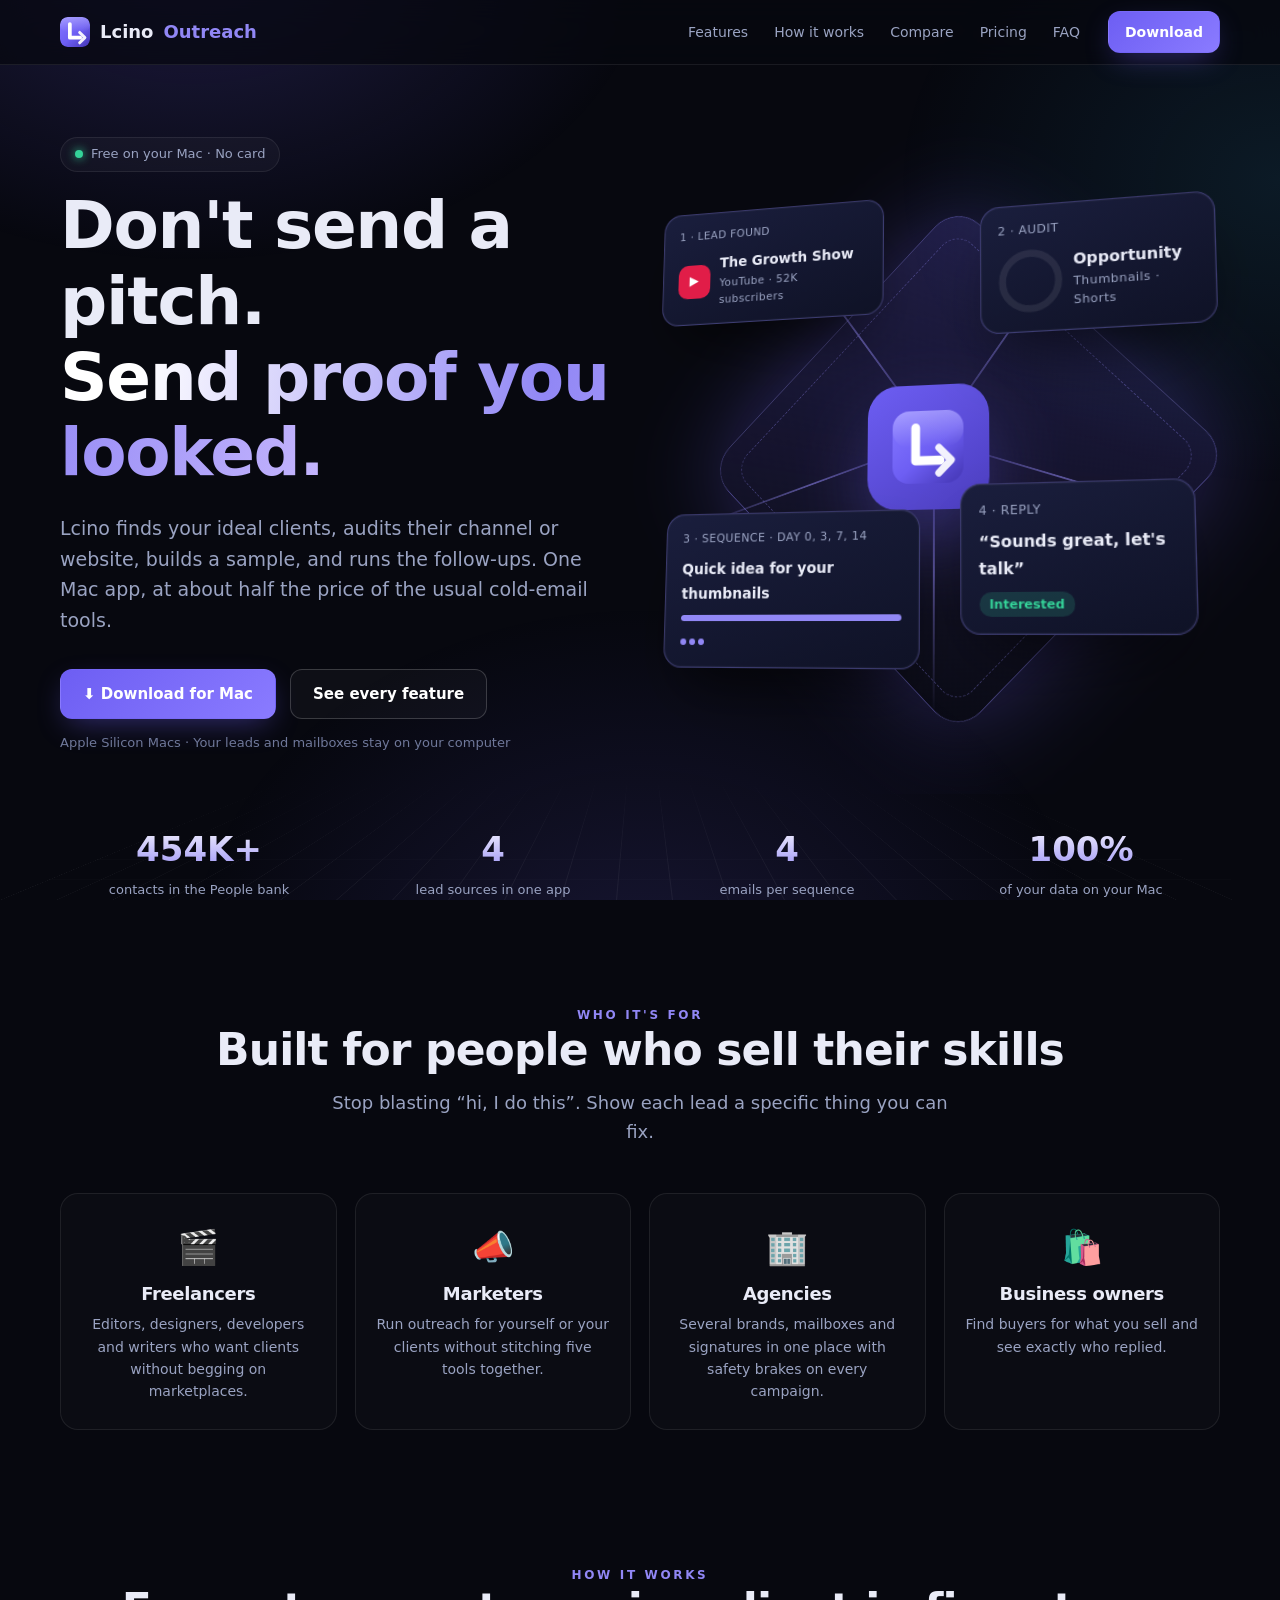
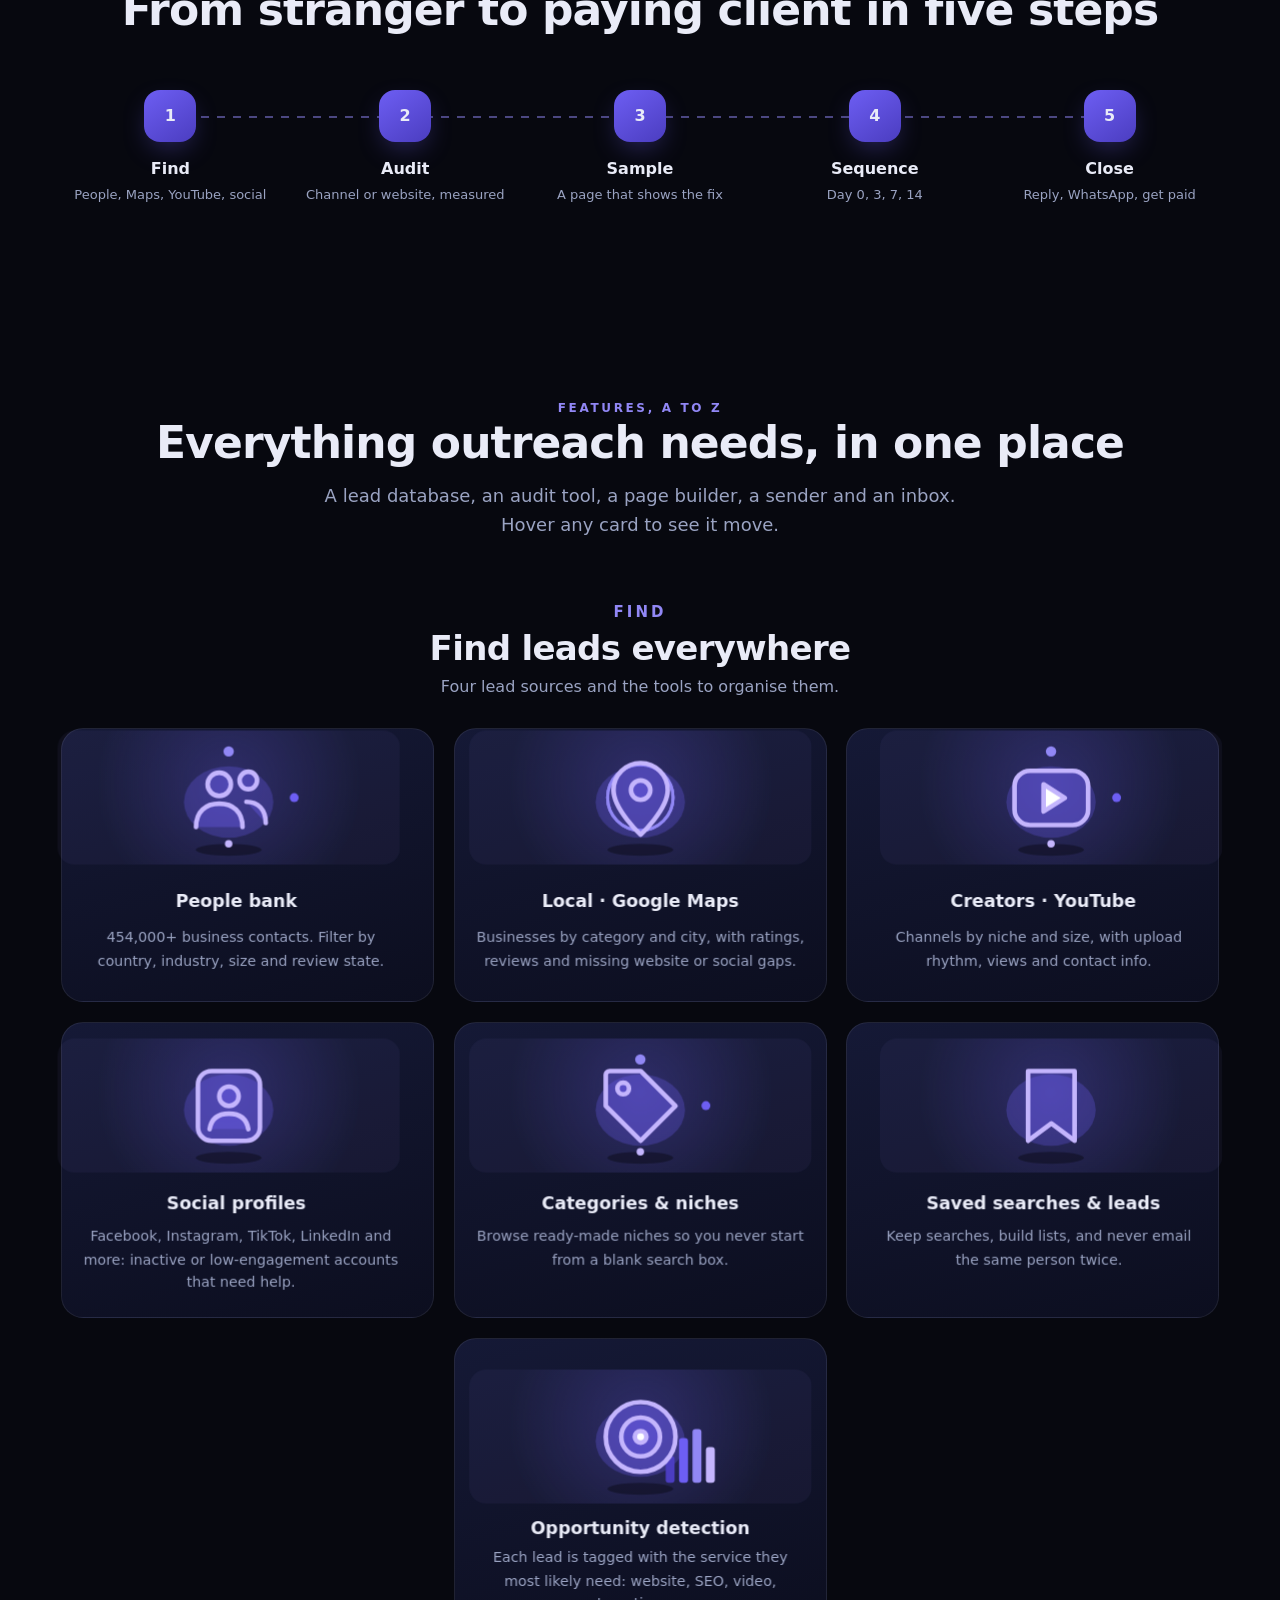
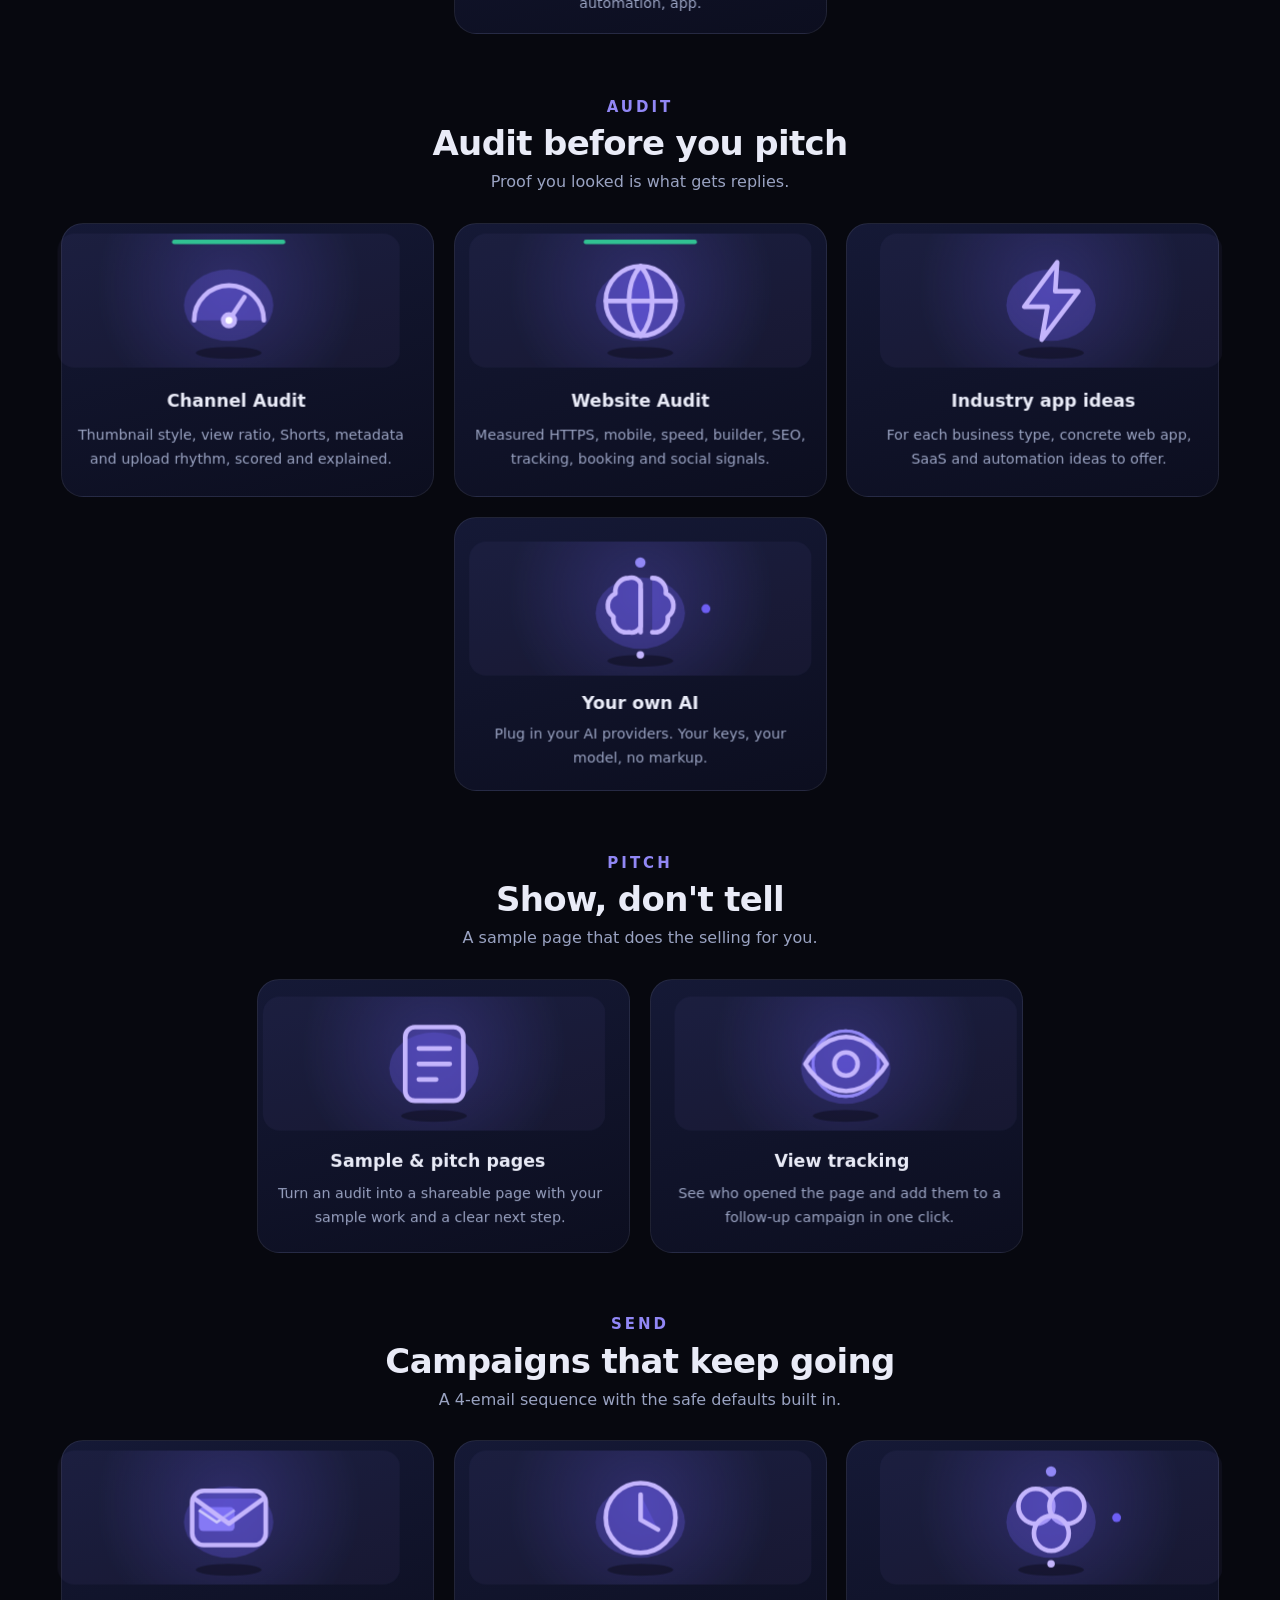
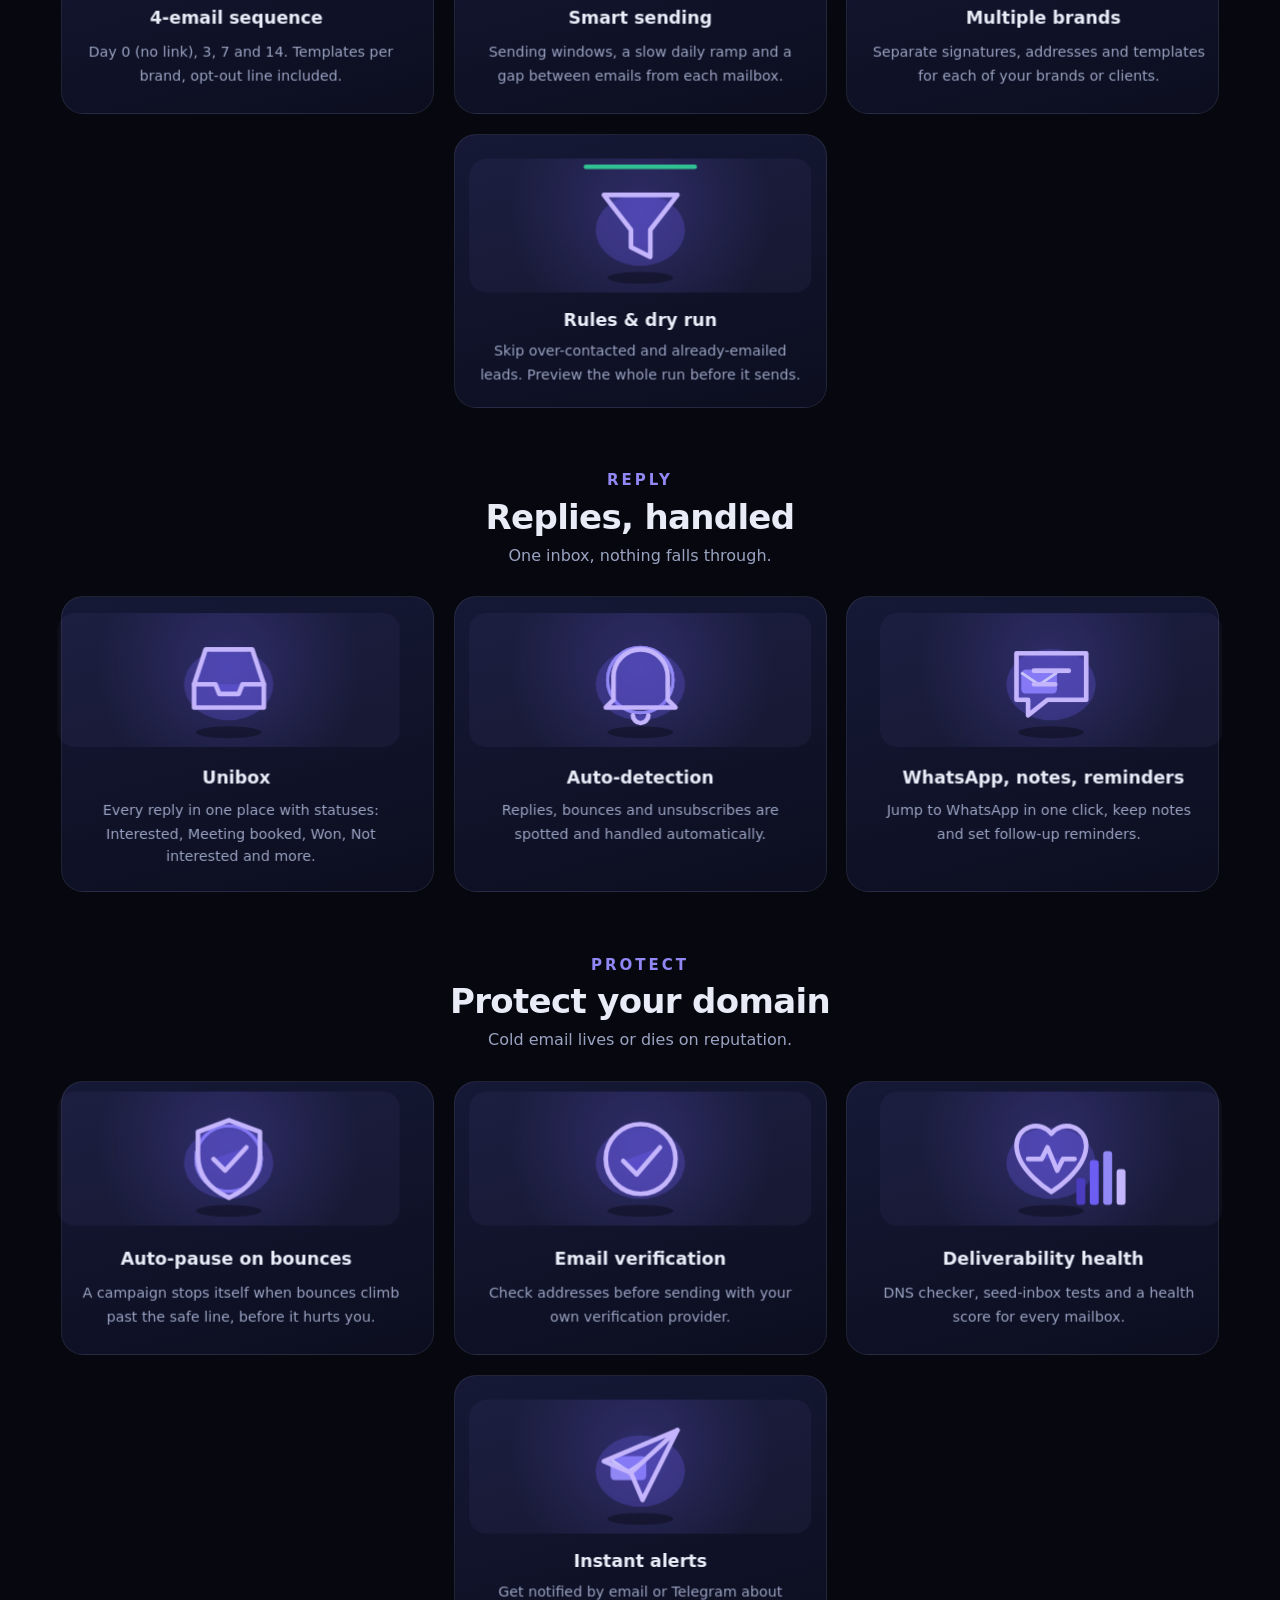
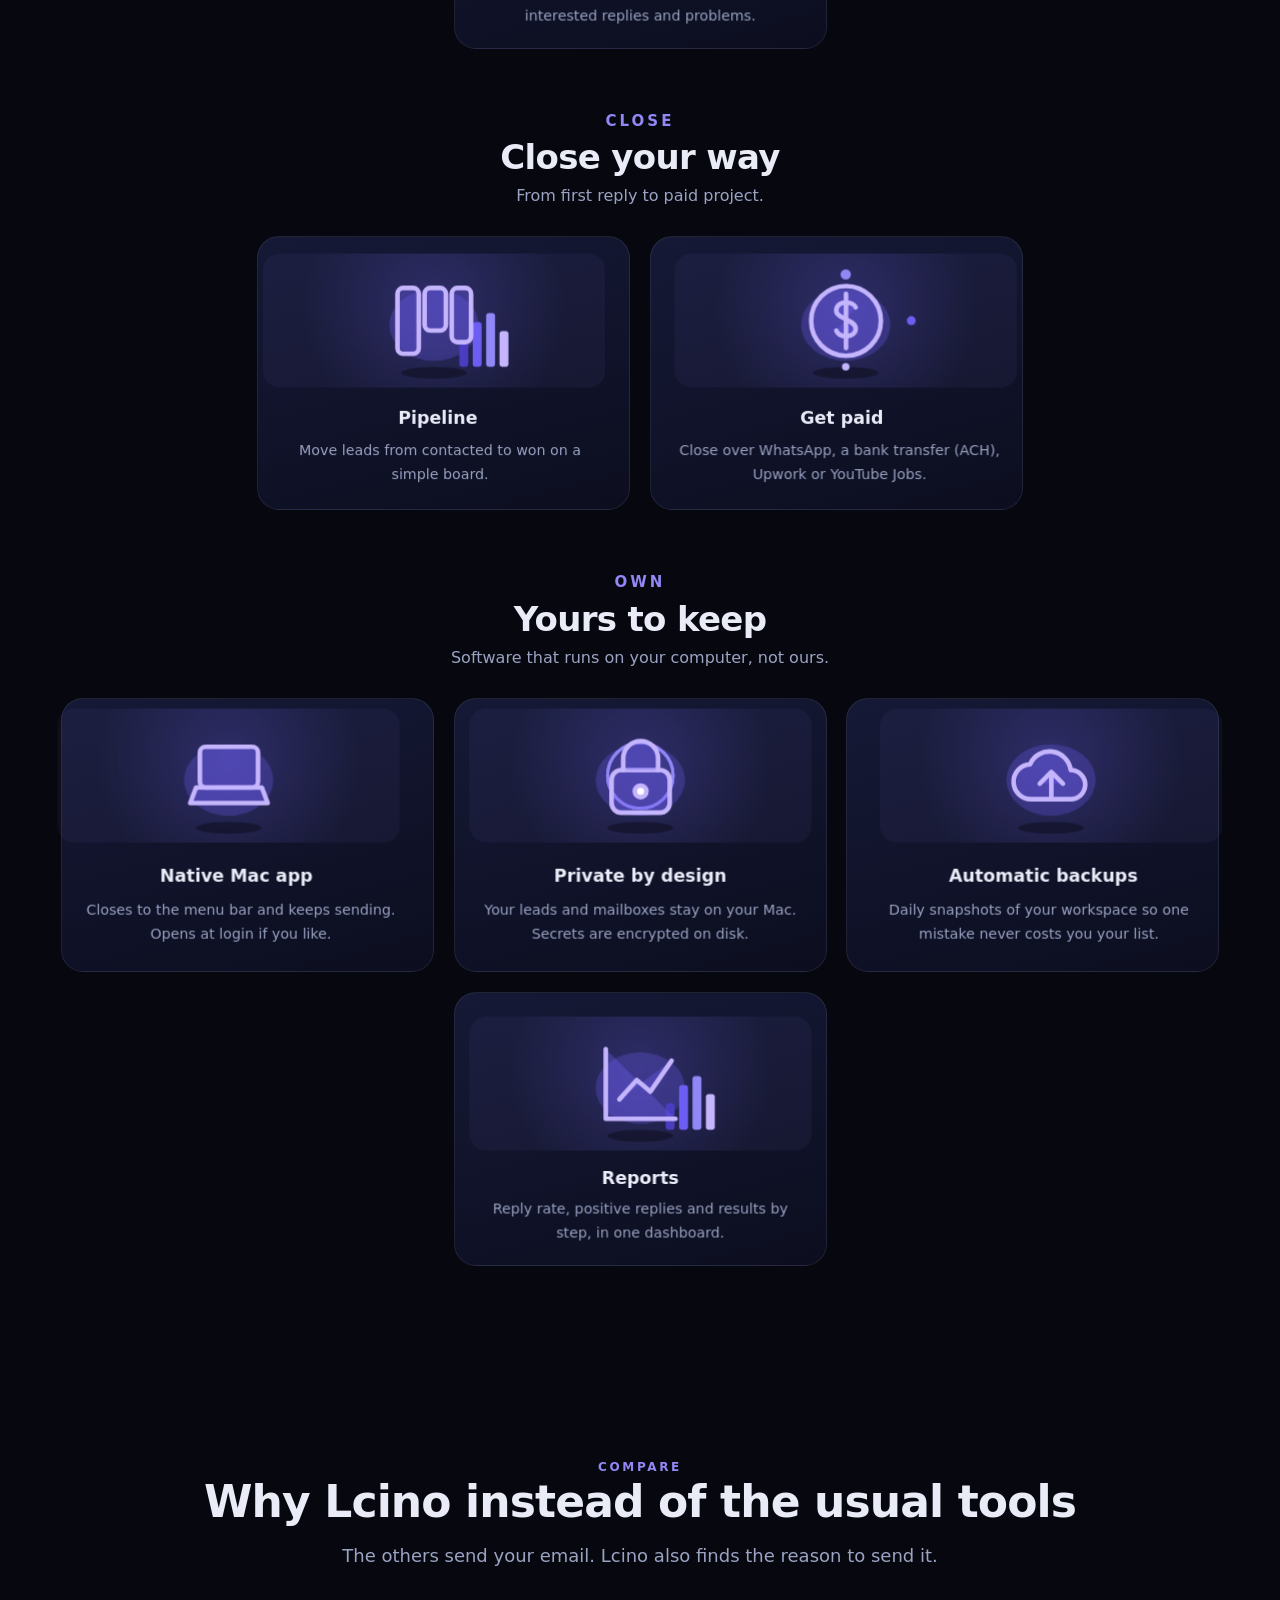
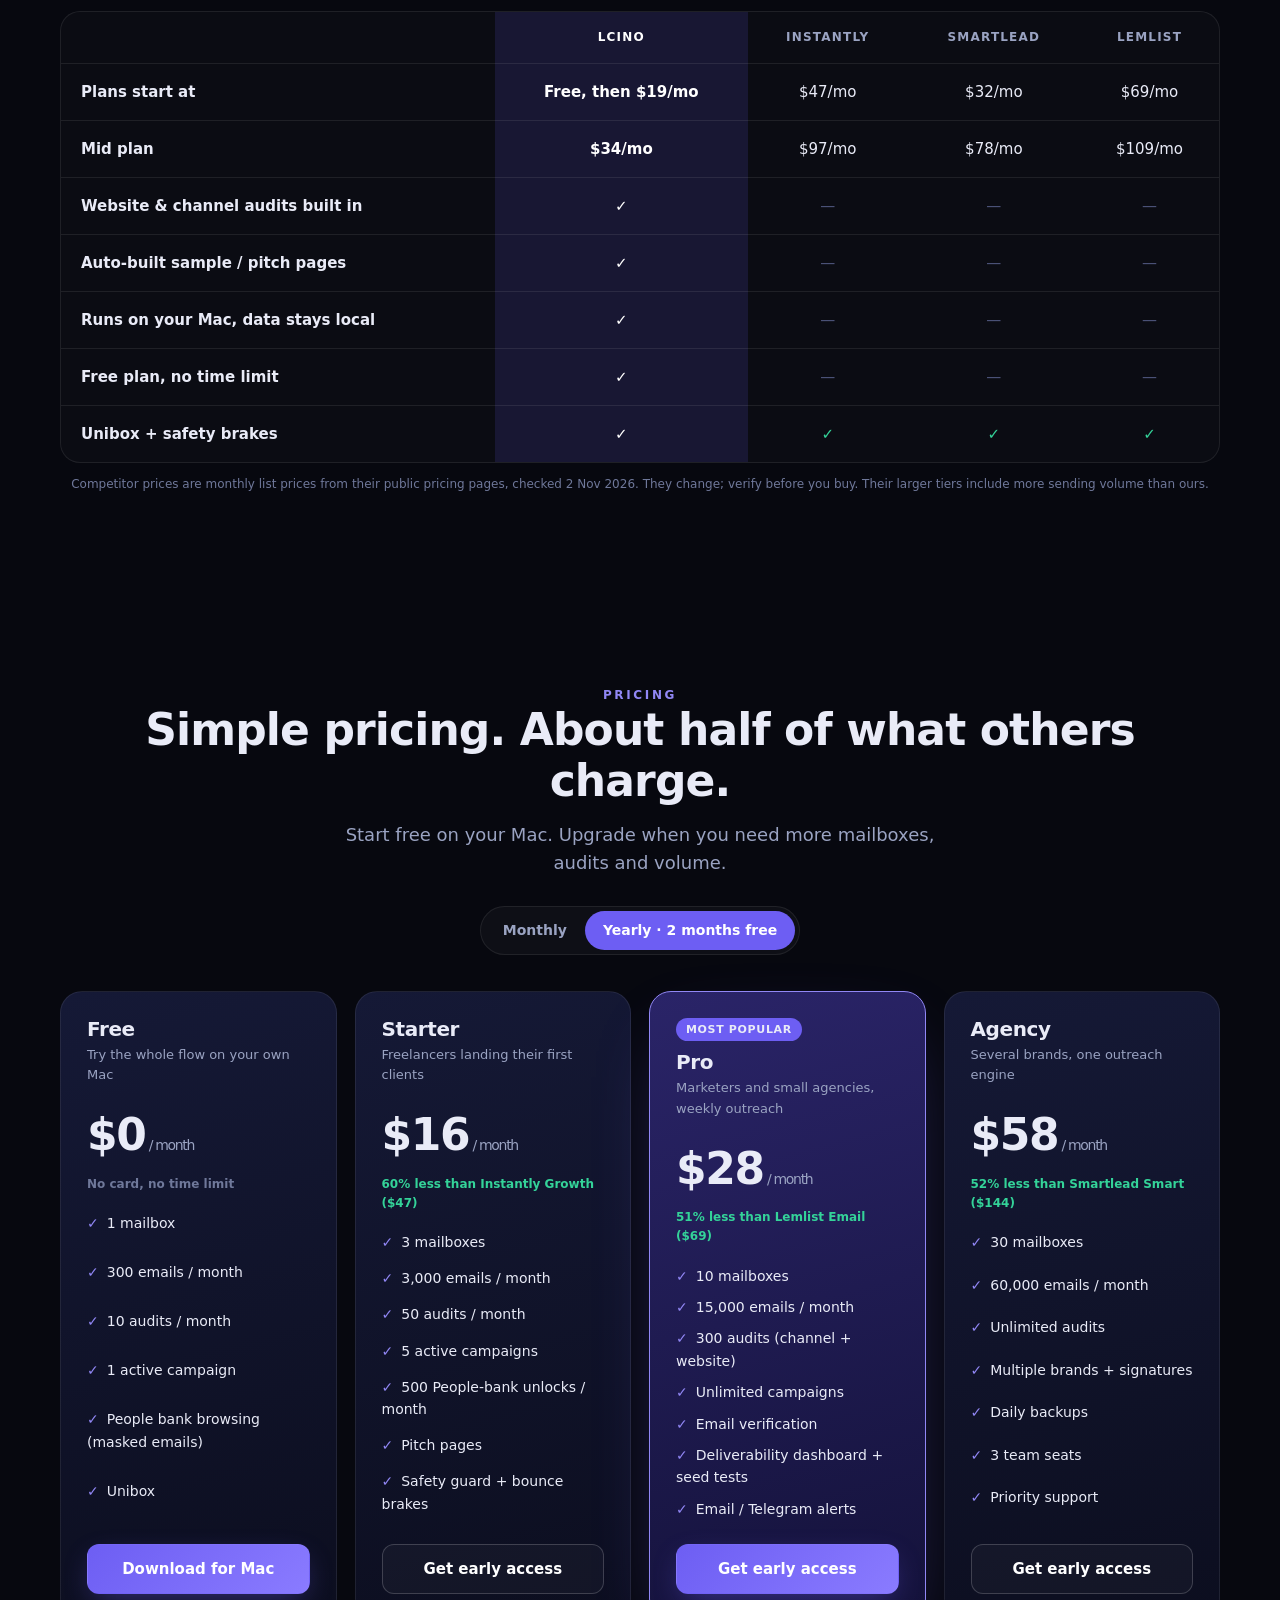
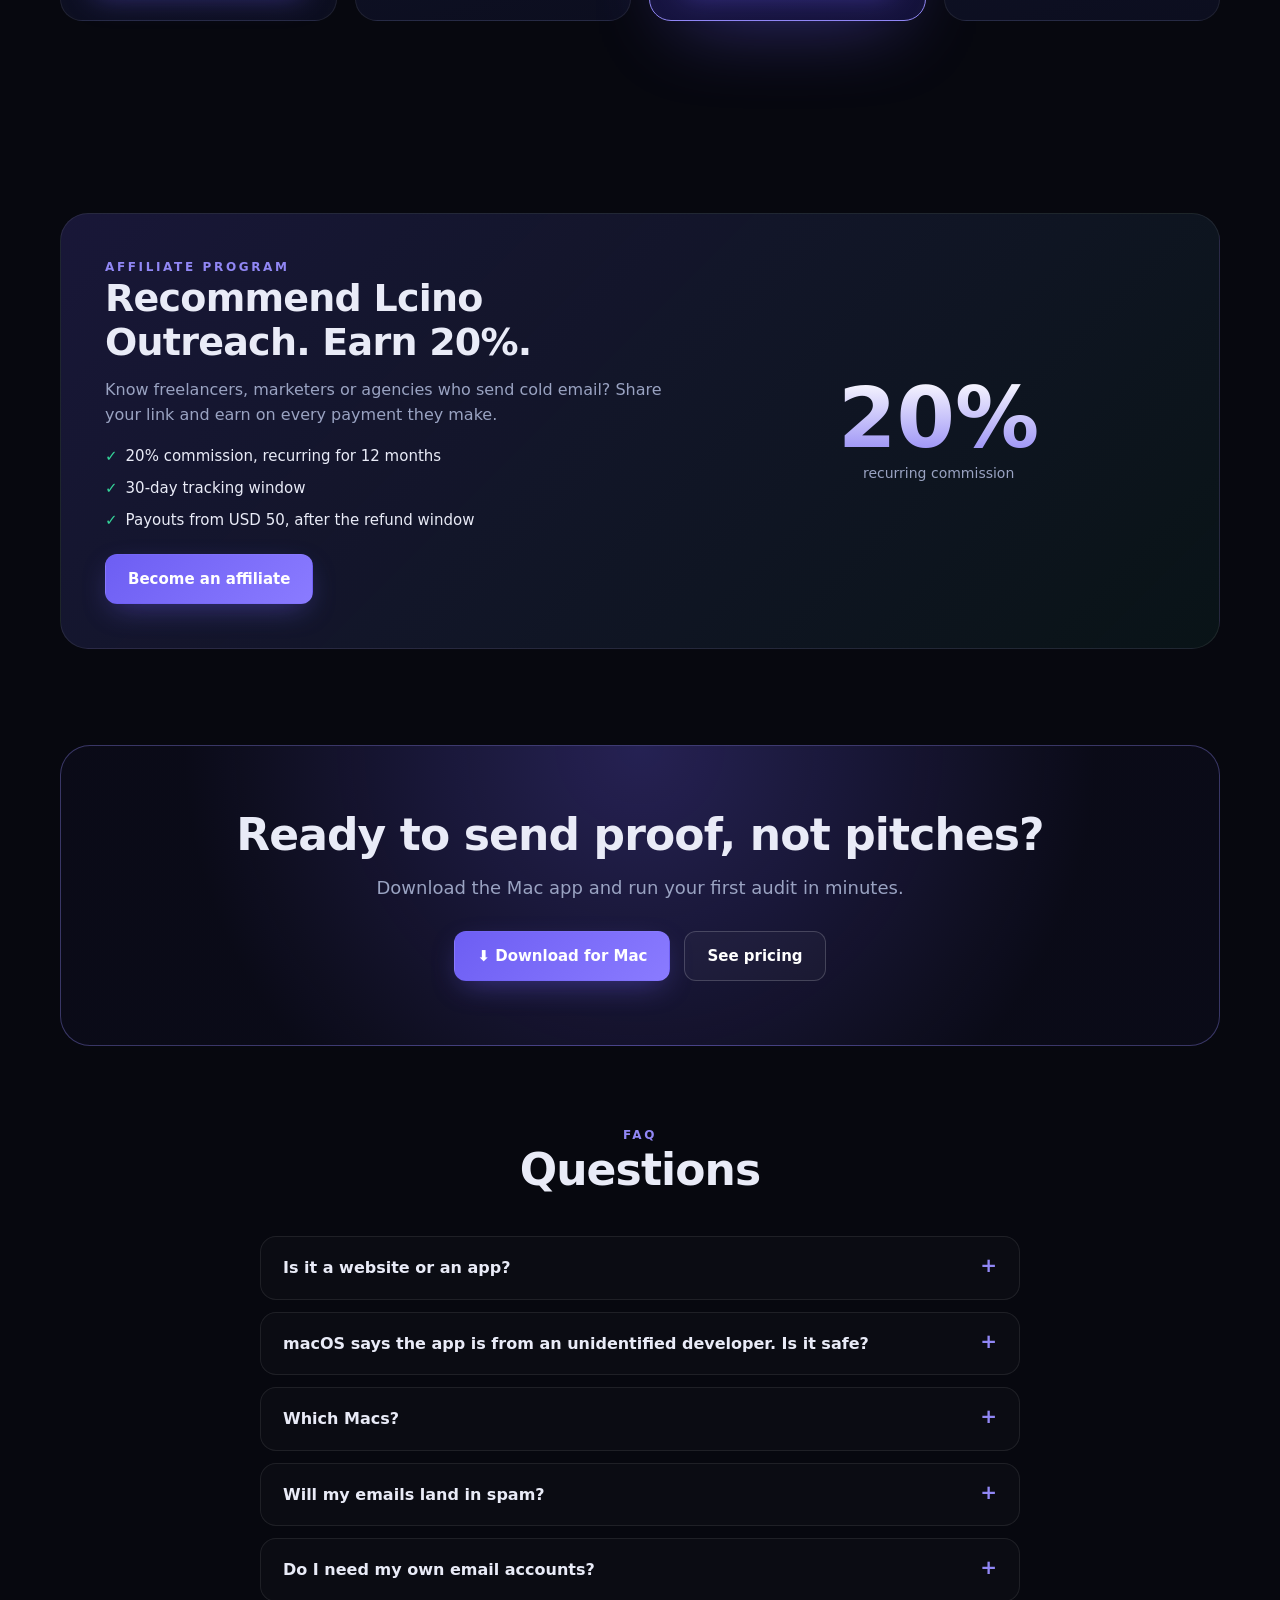
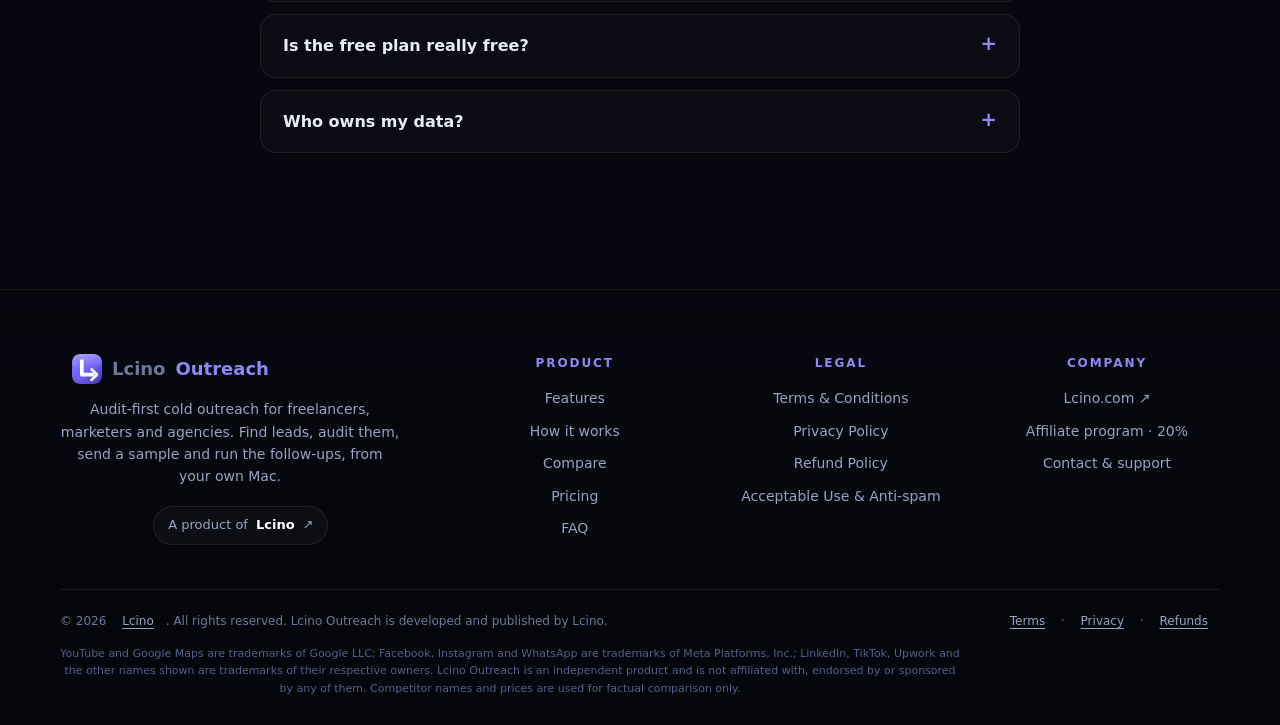
==== commit 00086904: "FAQ: first-launch macOS confirmation and checksum Co-Authored-By: Claude Sonnet 5.5 <noreply@anthrop" ====
--- a/index.html
+++ b/index.html
@@ -179,6 +179,7 @@
     <div class="center rv"><div class="eyebrow">FAQ</div><h2>Questions</h2></div>
     <div class="faq rv">
       <details><summary>Is it a website or an app?</summary><p>A Mac app. Your leads, mailboxes and API keys live on your computer, not on our servers.</p></details>
+      <details><summary>macOS says the app is from an unidentified developer. Is it safe?</summary><p>The first release is not yet signed with an Apple Developer certificate, so macOS asks for confirmation once. Open the app, then go to System Settings → Privacy &amp; Security and click “Open Anyway”. Each release lists its SHA-256 checksum so you can verify the download.</p></details>
       <details><summary>Which Macs?</summary><p>Apple Silicon (M1 and newer) today. Intel and Windows are planned.</p></details>
       <details><summary>Will my emails land in spam?</summary><p>No tool can promise that. Lcino ramps volume slowly, enforces gaps, verifies addresses and pauses on bounces. Use a separate sending domain, never your main one.</p></details>
       <details><summary>Do I need my own email accounts?</summary><p>Yes. Connect your Google Workspace, Outlook or SMTP mailboxes.</p></details>
